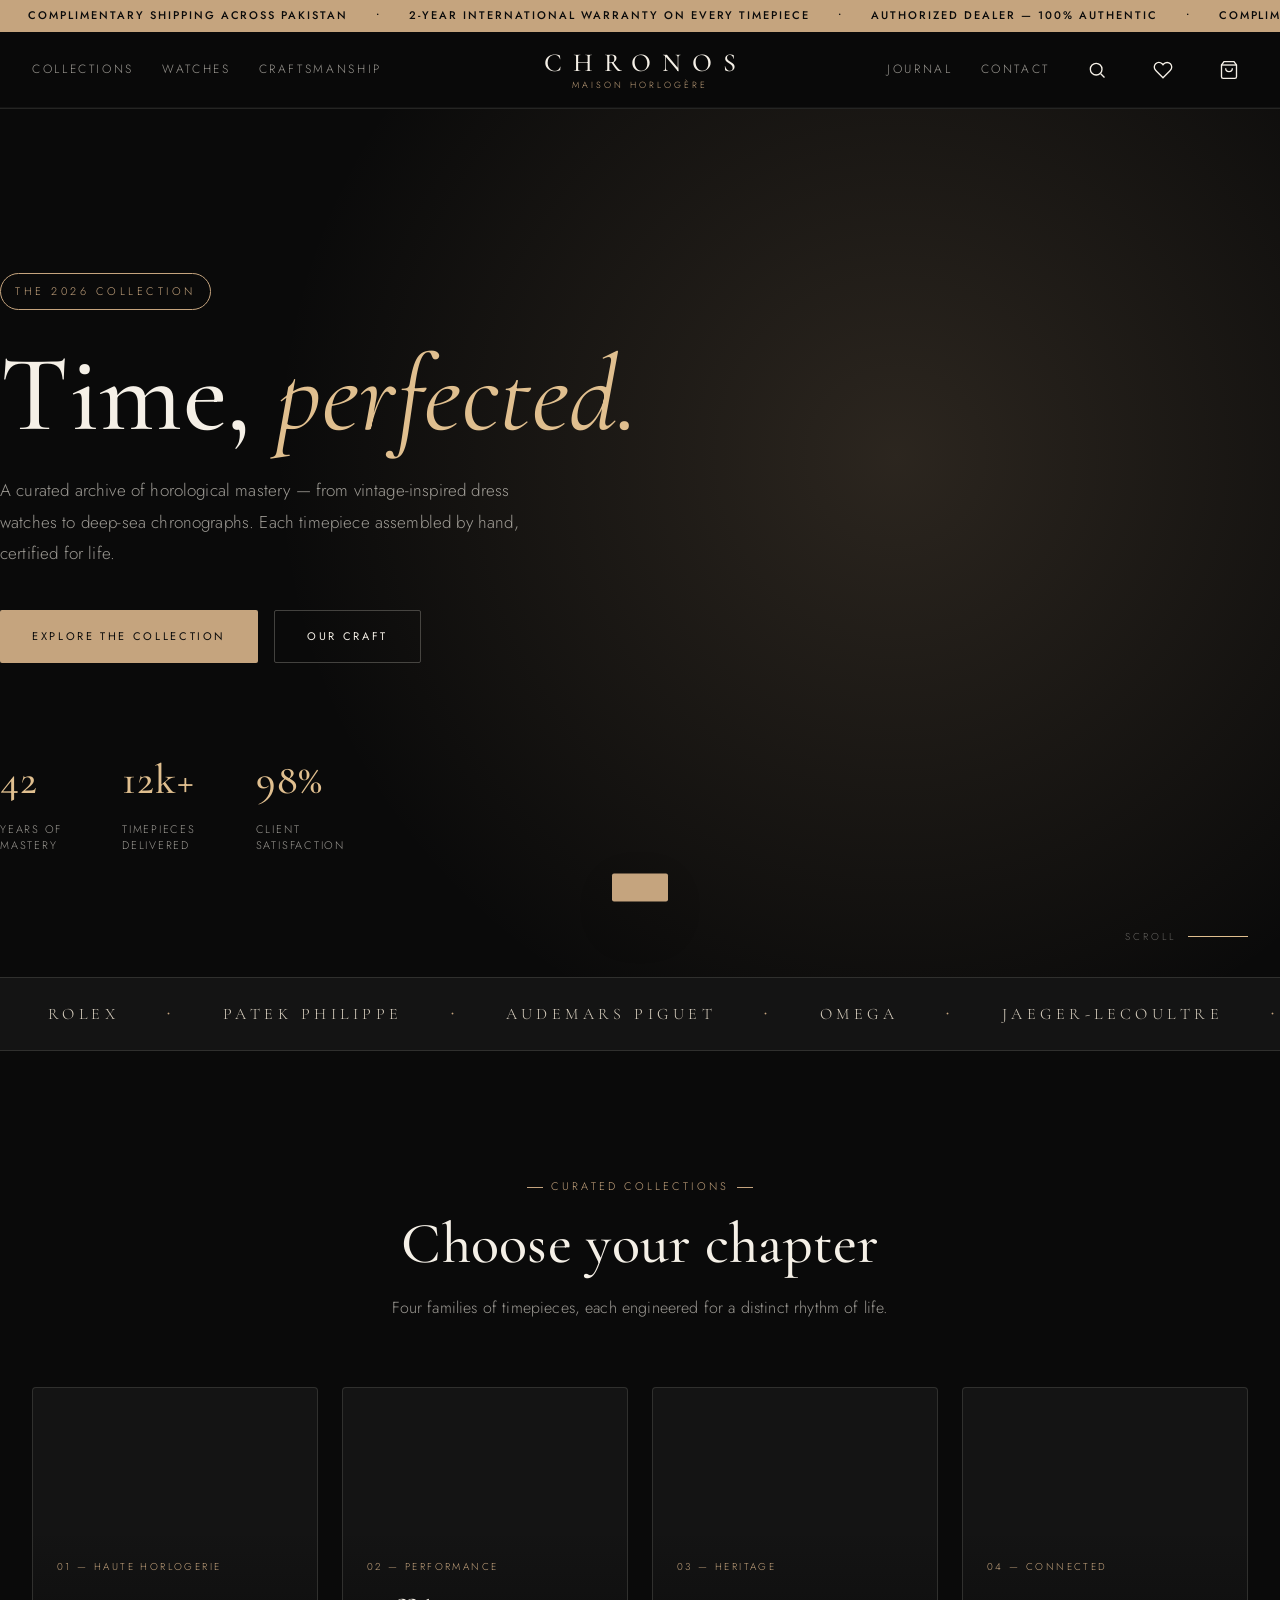
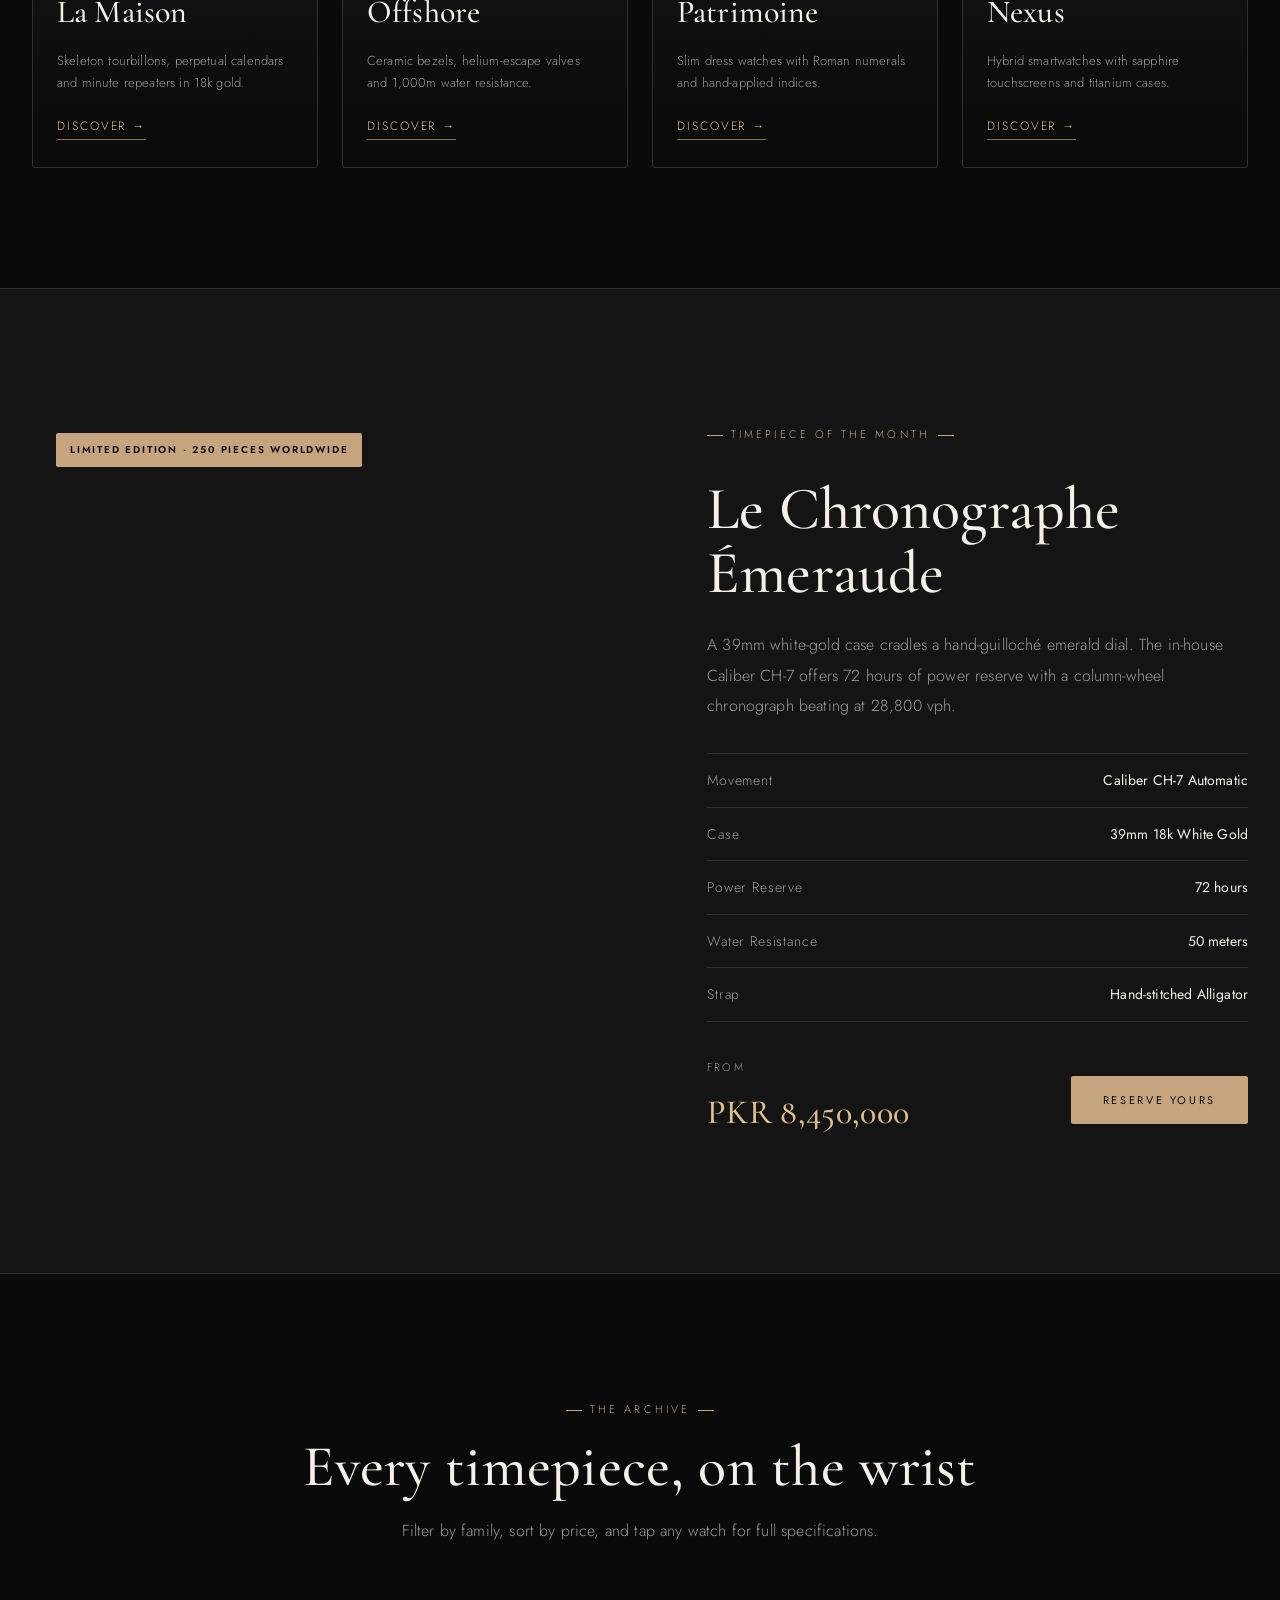
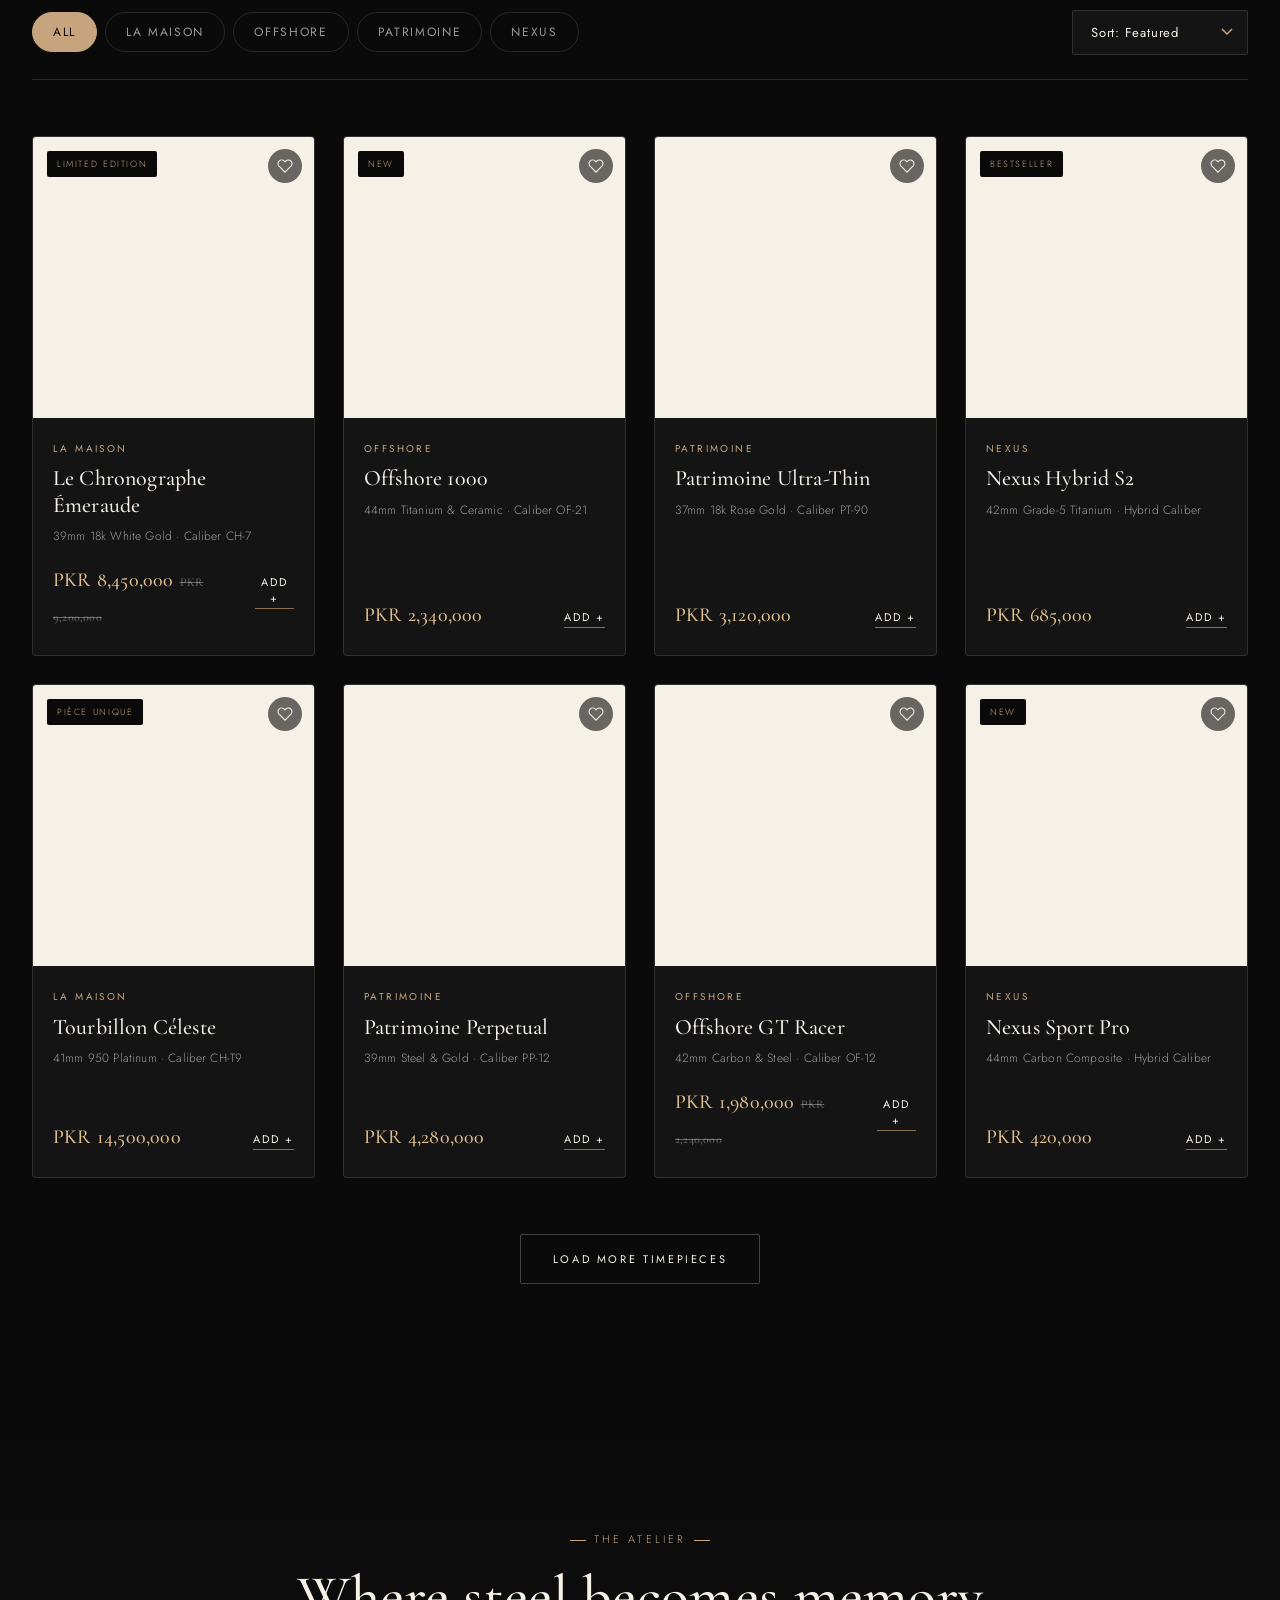
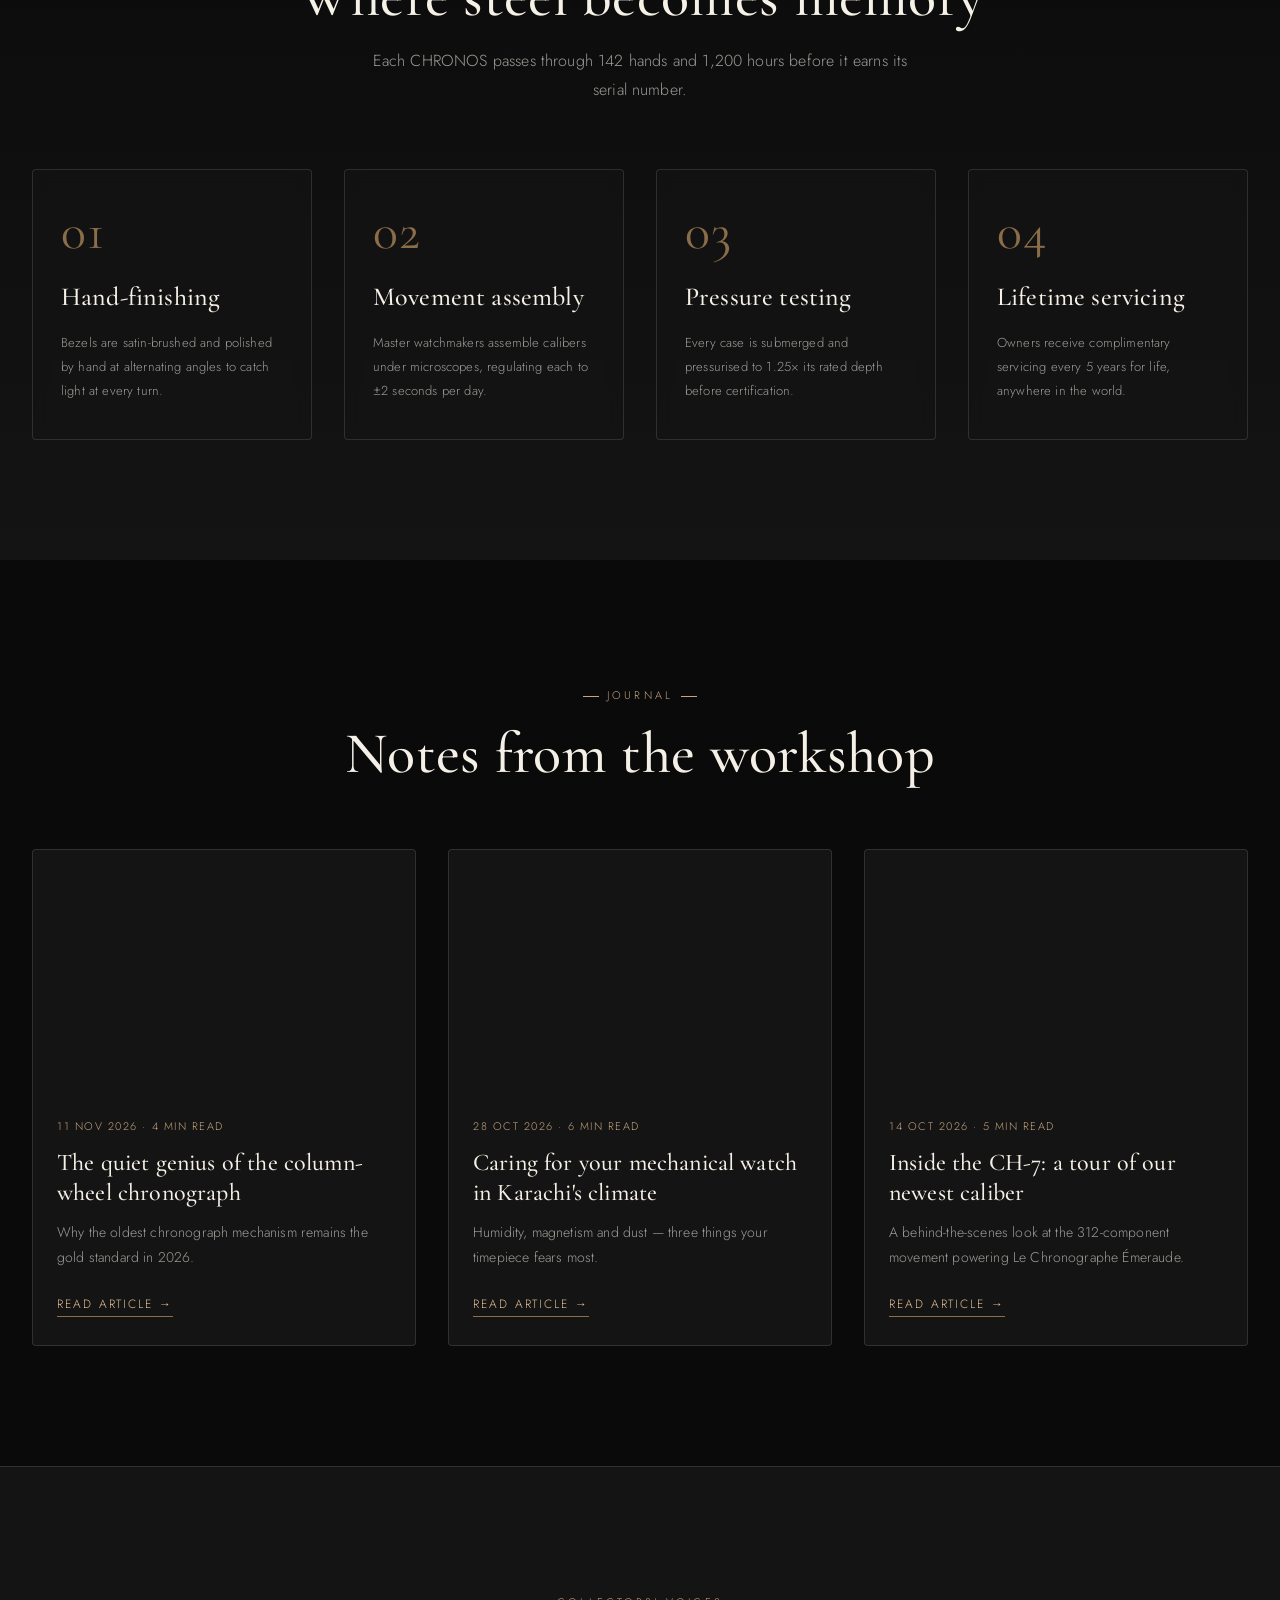
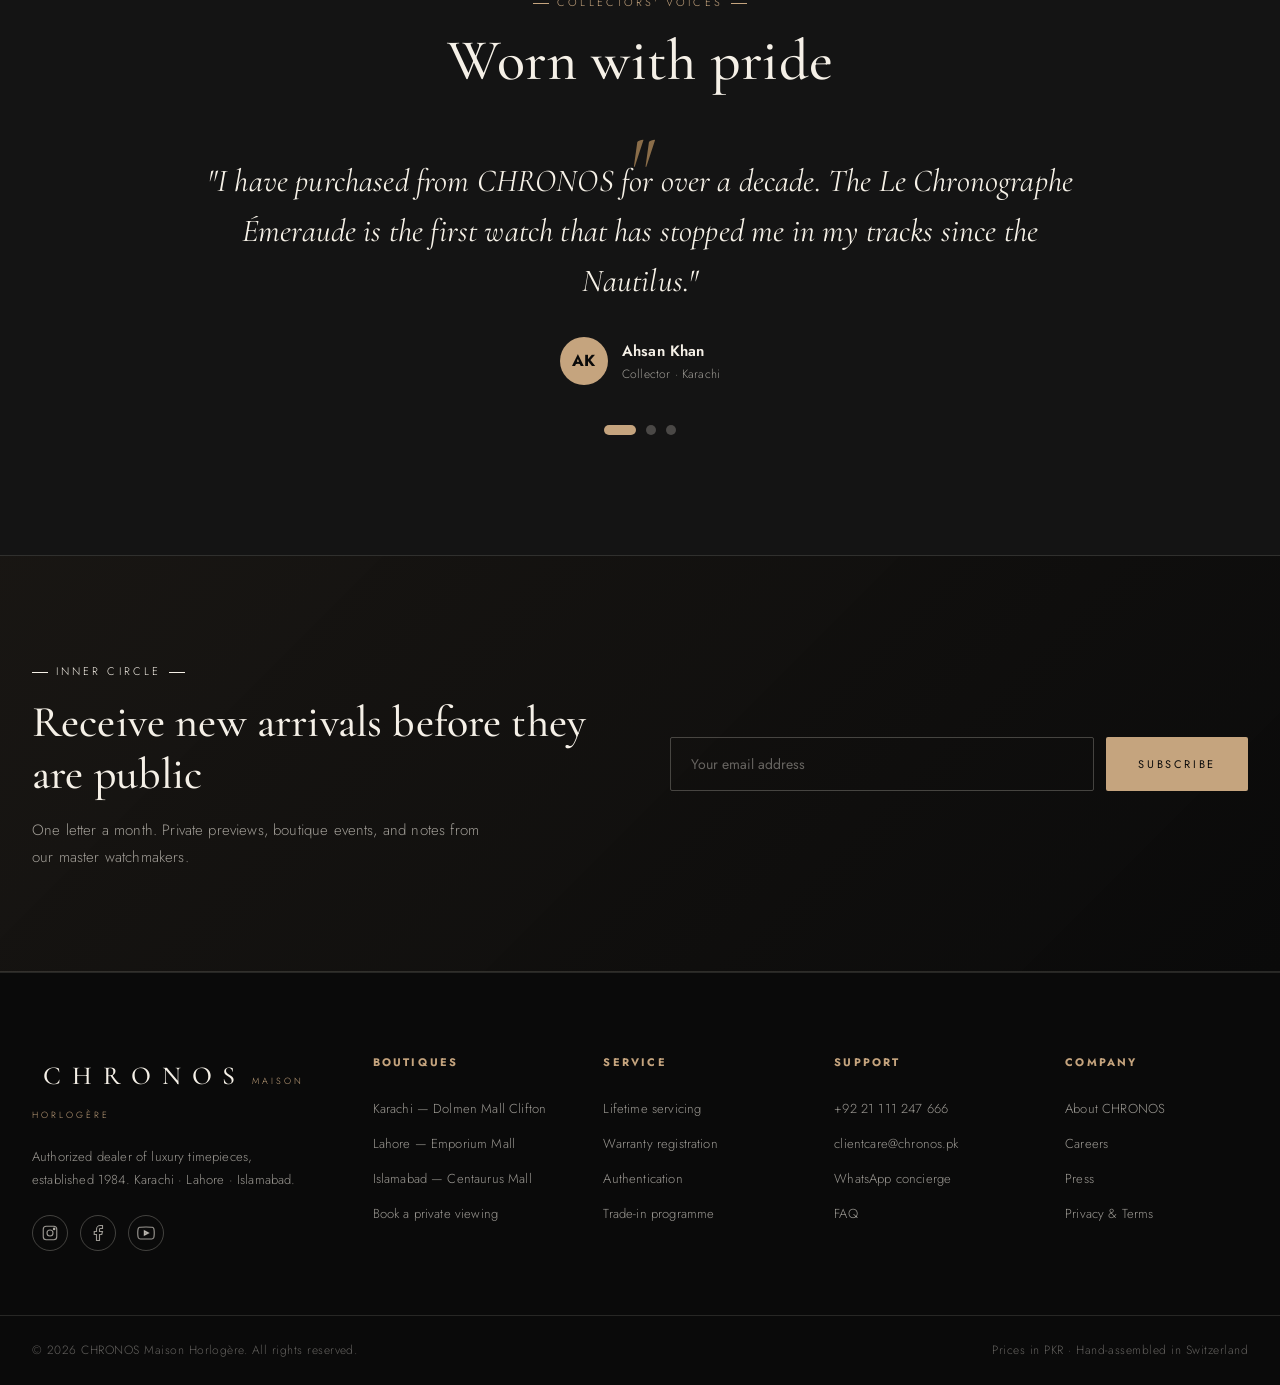
==== index.html @ 5bcd7c0b "Add files via upload" ====
<!DOCTYPE html>
<html lang="en">
<head>
  <meta charset="UTF-8" />
  <meta name="viewport" content="width=device-width, initial-scale=1.0" />
  <title>CHRONOS — Luxury Timepieces</title>
  <meta name="description" content="CHRONOS — Curated luxury and sport timepieces. Premium craftsmanship, timeless design." />
  <link rel="preconnect" href="https://fonts.googleapis.com" />
  <link rel="preconnect" href="https://fonts.gstatic.com" crossorigin />
  <link href="https://fonts.googleapis.com/css2?family=Cormorant+Garamond:ital,wght@0,300;0,400;0,500;0,600;0,700;1,400;1,500&family=Jost:wght@300;400;500;600&display=swap" rel="stylesheet" />
  <link rel="stylesheet" href="styles.css" />
</head>
<body>

  <!-- Announcement bar -->
  <div class="announcement">
    <div class="announcement__track">
      <span>Complimentary shipping across Pakistan</span>
      <span>•</span>
      <span>2-year international warranty on every timepiece</span>
      <span>•</span>
      <span>Authorized dealer — 100% authentic</span>
      <span>•</span>
      <span>Complimentary shipping across Pakistan</span>
      <span>•</span>
      <span>2-year international warranty on every timepiece</span>
      <span>•</span>
      <span>Authorized dealer — 100% authentic</span>
    </div>
  </div>

  <!-- Header -->
  <header class="header" id="header">
    <div class="header__inner">
      <button class="icon-btn header__menu" id="menuToggle" aria-label="Open menu">
        <svg viewBox="0 0 24 24" width="22" height="22" fill="none" stroke="currentColor" stroke-width="1.6"><line x1="3" y1="7" x2="21" y2="7"/><line x1="3" y1="12" x2="21" y2="12"/><line x1="3" y1="17" x2="21" y2="17"/></svg>
      </button>

      <nav class="nav nav--left">
        <a href="#collections" class="nav__link">Collections</a>
        <a href="#watches" class="nav__link">Watches</a>
        <a href="#craft" class="nav__link">Craftsmanship</a>
      </nav>

      <a href="#home" class="logo">
        <span class="logo__text">CHRONOS</span>
        <span class="logo__sub">MAISON HORLOGÈRE</span>
      </a>

      <nav class="nav nav--right">
        <a href="#journal" class="nav__link">Journal</a>
        <a href="#contact" class="nav__link">Contact</a>
        <button class="icon-btn" id="searchToggle" aria-label="Search">
          <svg viewBox="0 0 24 24" width="20" height="20" fill="none" stroke="currentColor" stroke-width="1.6"><circle cx="11" cy="11" r="7"/><line x1="21" y1="21" x2="16.5" y2="16.5"/></svg>
        </button>
        <button class="icon-btn" id="wishlistToggle" aria-label="Wishlist">
          <svg viewBox="0 0 24 24" width="20" height="20" fill="none" stroke="currentColor" stroke-width="1.6"><path d="M20.84 4.61a5.5 5.5 0 0 0-7.78 0L12 5.67l-1.06-1.06a5.5 5.5 0 0 0-7.78 7.78l1.06 1.06L12 21.23l7.78-7.78 1.06-1.06a5.5 5.5 0 0 0 0-7.78z"/></svg>
          <span class="badge-count" id="wishlistCount">0</span>
        </button>
        <button class="icon-btn" id="cartToggle" aria-label="Cart">
          <svg viewBox="0 0 24 24" width="20" height="20" fill="none" stroke="currentColor" stroke-width="1.6"><path d="M6 2L3 6v14a2 2 0 0 0 2 2h14a2 2 0 0 0 2-2V6l-3-4z"/><line x1="3" y1="6" x2="21" y2="6"/><path d="M16 10a4 4 0 0 1-8 0"/></svg>
          <span class="badge-count" id="cartCount">0</span>
        </button>
      </nav>
    </div>

    <!-- Search bar -->
    <div class="search-panel" id="searchPanel">
      <div class="search-panel__inner">
        <input type="text" id="searchInput" placeholder="Search by name, brand, or category…" autocomplete="off" />
        <button class="icon-btn" id="searchClose" aria-label="Close search">
          <svg viewBox="0 0 24 24" width="22" height="22" fill="none" stroke="currentColor" stroke-width="1.6"><line x1="6" y1="6" x2="18" y2="18"/><line x1="18" y1="6" x2="6" y2="18"/></svg>
        </button>
      </div>
      <div class="search-panel__results" id="searchResults"></div>
    </div>
  </header>

  <!-- Mobile drawer -->
  <aside class="drawer drawer--left" id="mobileMenu">
    <div class="drawer__head">
      <span class="drawer__title">Menu</span>
      <button class="icon-btn" id="menuClose" aria-label="Close menu">
        <svg viewBox="0 0 24 24" width="22" height="22" fill="none" stroke="currentColor" stroke-width="1.6"><line x1="6" y1="6" x2="18" y2="18"/><line x1="18" y1="6" x2="6" y2="18"/></svg>
      </button>
    </div>
    <nav class="drawer__nav">
      <a href="#collections" class="drawer__link">Collections</a>
      <a href="#watches" class="drawer__link">Watches</a>
      <a href="#craft" class="drawer__link">Craftsmanship</a>
      <a href="#journal" class="drawer__link">Journal</a>
      <a href="#testimonials" class="drawer__link">Testimonials</a>
      <a href="#contact" class="drawer__link">Contact</a>
    </nav>
    <div class="drawer__foot">
      <p>CHRONOS Boutique</p>
      <p>Karachi · Lahore · Islamabad</p>
      <p>+92 21 111 247 666</p>
    </div>
  </aside>
  <div class="overlay" id="overlay"></div>

  <!-- HERO -->
  <section class="hero" id="home">
    <div class="hero__bg"></div>
    <div class="hero__content">
      <span class="hero__eyebrow">The 2026 Collection</span>
      <h1 class="hero__title">Time, <em>perfected.</em></h1>
      <p class="hero__lead">A curated archive of horological mastery — from vintage-inspired dress watches to deep-sea chronographs. Each timepiece assembled by hand, certified for life.</p>
      <div class="hero__cta">
        <a href="#watches" class="btn btn--primary">Explore the Collection</a>
        <a href="#craft" class="btn btn--ghost">Our Craft</a>
      </div>
      <div class="hero__stats">
        <div class="hero__stat"><span class="num">42</span><span class="lbl">Years of<br/>Mastery</span></div>
        <div class="hero__stat"><span class="num">12k+</span><span class="lbl">Timepieces<br/>Delivered</span></div>
        <div class="hero__stat"><span class="num">98%</span><span class="lbl">Client<br/>Satisfaction</span></div>
      </div>
    </div>
    <div class="hero__scroll">
      <span>Scroll</span>
      <div class="hero__scroll-line"></div>
    </div>
  </section>

  <!-- Marquee brands -->
  <section class="brand-strip">
    <div class="brand-strip__track">
      <span>ROLEX</span><span>•</span>
      <span>PATEK PHILIPPE</span><span>•</span>
      <span>AUDEMARS PIGUET</span><span>•</span>
      <span>OMEGA</span><span>•</span>
      <span>JAEGER-LECOULTRE</span><span>•</span>
      <span>IWC SCHAFFHAUSEN</span><span>•</span>
      <span>ROLEX</span><span>•</span>
      <span>PATEK PHILIPPE</span><span>•</span>
      <span>AUDEMARS PIGUET</span><span>•</span>
      <span>OMEGA</span><span>•</span>
      <span>JAEGER-LECOULTRE</span><span>•</span>
      <span>IWC SCHAFFHAUSEN</span><span>•</span>
    </div>
  </section>

  <!-- COLLECTIONS -->
  <section class="collections" id="collections">
    <div class="container">
      <div class="section-head">
        <span class="eyebrow">Curated Collections</span>
        <h2 class="section-title">Choose your chapter</h2>
        <p class="section-lead">Four families of timepieces, each engineered for a distinct rhythm of life.</p>
      </div>

      <div class="collections__grid">
        <a href="#watches" class="collection-card" data-filter="luxury">
          <div class="collection-card__img" style="background-image:url('https://images.unsplash.com/photo-1559056199-641a0ac8b55e?w=800&q=80');"></div>
          <div class="collection-card__body">
            <span class="collection-card__tag">01 — Haute Horlogerie</span>
            <h3>La Maison</h3>
            <p>Skeleton tourbillons, perpetual calendars and minute repeaters in 18k gold.</p>
            <span class="collection-card__link">Discover →</span>
          </div>
        </a>

        <a href="#watches" class="collection-card" data-filter="sport">
          <div class="collection-card__img" style="background-image:url('https://images.unsplash.com/photo-1547996160-81dfa63595aa?w=800&q=80');"></div>
          <div class="collection-card__body">
            <span class="collection-card__tag">02 — Performance</span>
            <h3>Offshore</h3>
            <p>Ceramic bezels, helium-escape valves and 1,000m water resistance.</p>
            <span class="collection-card__link">Discover →</span>
          </div>
        </a>

        <a href="#watches" class="collection-card" data-filter="classic">
          <div class="collection-card__img" style="background-image:url('https://images.unsplash.com/photo-1612817159949-195b6eb9e31a?w=800&q=80');"></div>
          <div class="collection-card__body">
            <span class="collection-card__tag">03 — Heritage</span>
            <h3>Patrimoine</h3>
            <p>Slim dress watches with Roman numerals and hand-applied indices.</p>
            <span class="collection-card__link">Discover →</span>
          </div>
        </a>

        <a href="#watches" class="collection-card" data-filter="smart">
          <div class="collection-card__img" style="background-image:url('https://images.unsplash.com/photo-1524805444758-089113d48a6d?w=800&q=80');"></div>
          <div class="collection-card__body">
            <span class="collection-card__tag">04 — Connected</span>
            <h3>Nexus</h3>
            <p>Hybrid smartwatches with sapphire touchscreens and titanium cases.</p>
            <span class="collection-card__link">Discover →</span>
          </div>
        </a>
      </div>
    </div>
  </section>

  <!-- FEATURED PRODUCT -->
  <section class="featured">
    <div class="container featured__grid">
      <div class="featured__media">
        <div class="featured__img" style="background-image:url('https://images.unsplash.com/photo-1620625515032-6ed0c1790c75?w=900&q=80');"></div>
        <div class="featured__badge">Limited Edition · 250 pieces worldwide</div>
      </div>
      <div class="featured__body">
        <span class="eyebrow">Timepiece of the Month</span>
        <h2 class="featured__title">Le Chronographe Émeraude</h2>
        <p class="featured__desc">A 39mm white-gold case cradles a hand-guilloché emerald dial. The in-house Caliber CH-7 offers 72 hours of power reserve with a column-wheel chronograph beating at 28,800 vph.</p>
        <ul class="featured__specs">
          <li><span>Movement</span><b>Caliber CH-7 Automatic</b></li>
          <li><span>Case</span><b>39mm 18k White Gold</b></li>
          <li><span>Power Reserve</span><b>72 hours</b></li>
          <li><span>Water Resistance</span><b>50 meters</b></li>
          <li><span>Strap</span><b>Hand-stitched Alligator</b></li>
        </ul>
        <div class="featured__foot">
          <div class="featured__price">
            <span class="featured__price-label">From</span>
            <span class="featured__price-value">PKR 8,450,000</span>
          </div>
          <button class="btn btn--primary" data-featured-add>Reserve Yours</button>
        </div>
      </div>
    </div>
  </section>

  <!-- WATCH GRID -->
  <section class="watches" id="watches">
    <div class="container">
      <div class="section-head">
        <span class="eyebrow">The Archive</span>
        <h2 class="section-title">Every timepiece, on the wrist</h2>
        <p class="section-lead">Filter by family, sort by price, and tap any watch for full specifications.</p>
      </div>

      <div class="filters">
        <div class="filters__group" id="filterGroup">
          <button class="filter-btn is-active" data-filter="all">All</button>
          <button class="filter-btn" data-filter="luxury">La Maison</button>
          <button class="filter-btn" data-filter="sport">Offshore</button>
          <button class="filter-btn" data-filter="classic">Patrimoine</button>
          <button class="filter-btn" data-filter="smart">Nexus</button>
        </div>
        <div class="filters__sort">
          <select id="sortSelect" class="select">
            <option value="featured">Sort: Featured</option>
            <option value="price-asc">Price: Low to High</option>
            <option value="price-desc">Price: High to Low</option>
            <option value="name-asc">Name: A → Z</option>
            <option value="name-desc">Name: Z → A</option>
          </select>
        </div>
      </div>

      <div class="watches__grid" id="watchesGrid"></div>
      <div class="watches__empty" id="watchesEmpty" hidden>
        <p>No timepieces match your selection.</p>
      </div>

      <div class="watches__more">
        <button class="btn btn--ghost" id="loadMore">Load more timepieces</button>
      </div>
    </div>
  </section>

  <!-- CRAFTSMANSHIP -->
  <section class="craft" id="craft">
    <div class="container">
      <div class="section-head section-head--light">
        <span class="eyebrow">The Atelier</span>
        <h2 class="section-title">Where steel becomes memory</h2>
        <p class="section-lead">Each CHRONOS passes through 142 hands and 1,200 hours before it earns its serial number.</p>
      </div>

      <div class="craft__grid">
        <div class="craft__step">
          <span class="craft__num">01</span>
          <h3>Hand-finishing</h3>
          <p>Bezels are satin-brushed and polished by hand at alternating angles to catch light at every turn.</p>
        </div>
        <div class="craft__step">
          <span class="craft__num">02</span>
          <h3>Movement assembly</h3>
          <p>Master watchmakers assemble calibers under microscopes, regulating each to ±2 seconds per day.</p>
        </div>
        <div class="craft__step">
          <span class="craft__num">03</span>
          <h3>Pressure testing</h3>
          <p>Every case is submerged and pressurised to 1.25× its rated depth before certification.</p>
        </div>
        <div class="craft__step">
          <span class="craft__num">04</span>
          <h3>Lifetime servicing</h3>
          <p>Owners receive complimentary servicing every 5 years for life, anywhere in the world.</p>
        </div>
      </div>
    </div>
  </section>

  <!-- JOURNAL -->
  <section class="journal" id="journal">
    <div class="container">
      <div class="section-head">
        <span class="eyebrow">Journal</span>
        <h2 class="section-title">Notes from the workshop</h2>
      </div>

      <div class="journal__grid">
        <article class="journal-card">
          <div class="journal-card__img" style="background-image:url('https://images.unsplash.com/photo-1509048191080-d2984bad6ae5?w=800&q=80');"></div>
          <div class="journal-card__body">
            <span class="journal-card__date">11 Nov 2026 · 4 min read</span>
            <h3>The quiet genius of the column-wheel chronograph</h3>
            <p>Why the oldest chronograph mechanism remains the gold standard in 2026.</p>
            <a href="#" class="journal-card__link">Read article →</a>
          </div>
        </article>
        <article class="journal-card">
          <div class="journal-card__img" style="background-image:url('https://images.unsplash.com/photo-1495856458515-0637185db551?w=800&q=80');"></div>
          <div class="journal-card__body">
            <span class="journal-card__date">28 Oct 2026 · 6 min read</span>
            <h3>Caring for your mechanical watch in Karachi's climate</h3>
            <p>Humidity, magnetism and dust — three things your timepiece fears most.</p>
            <a href="#" class="journal-card__link">Read article →</a>
          </div>
        </article>
        <article class="journal-card">
          <div class="journal-card__img" style="background-image:url('https://images.unsplash.com/photo-1622434641406-a158123450f9?w=800&q=80');"></div>
          <div class="journal-card__body">
            <span class="journal-card__date">14 Oct 2026 · 5 min read</span>
            <h3>Inside the CH-7: a tour of our newest caliber</h3>
            <p>A behind-the-scenes look at the 312-component movement powering Le Chronographe Émeraude.</p>
            <a href="#" class="journal-card__link">Read article →</a>
          </div>
        </article>
      </div>
    </div>
  </section>

  <!-- TESTIMONIALS -->
  <section class="testimonials" id="testimonials">
    <div class="container">
      <div class="section-head">
        <span class="eyebrow">Collectors' Voices</span>
        <h2 class="section-title">Worn with pride</h2>
      </div>

      <div class="testimonials__track" id="testimonialsTrack">
        <div class="testimonial is-active">
          <p class="testimonial__quote">"I have purchased from CHRONOS for over a decade. The Le Chronographe Émeraude is the first watch that has stopped me in my tracks since the Nautilus."</p>
          <div class="testimonial__author">
            <div class="testimonial__avatar">AK</div>
            <div>
              <strong>Ahsan Khan</strong>
              <span>Collector · Karachi</span>
            </div>
          </div>
        </div>
        <div class="testimonial">
          <p class="testimonial__quote">"The servicing programme alone justifies the price. Five years in and my Patrimoine runs ±1 second a day. Impeccable."</p>
          <div class="testimonial__author">
            <div class="testimonial__avatar">SR</div>
            <div>
              <strong>Sana Raza</strong>
              <span>Architect · Lahore</span>
            </div>
          </div>
        </div>
        <div class="testimonial">
          <p class="testimonial__quote">"The Offshore 1000 has accompanied me on three deep dives in the Maldives. Not a drop of water, not a scratch. Bulletproof."</p>
          <div class="testimonial__author">
            <div class="testimonial__avatar">FM</div>
            <div>
              <strong>Faisal Malik</strong>
              <span>Dive instructor · Islamabad</span>
            </div>
          </div>
        </div>
      </div>

      <div class="testimonials__dots" id="testimonialDots">
        <button class="dot is-active" data-index="0" aria-label="Testimonial 1"></button>
        <button class="dot" data-index="1" aria-label="Testimonial 2"></button>
        <button class="dot" data-index="2" aria-label="Testimonial 3"></button>
      </div>
    </div>
  </section>

  <!-- NEWSLETTER -->
  <section class="newsletter">
    <div class="container newsletter__inner">
      <div class="newsletter__text">
        <span class="eyebrow eyebrow--light">Inner Circle</span>
        <h2>Receive new arrivals before they are public</h2>
        <p>One letter a month. Private previews, boutique events, and notes from our master watchmakers.</p>
      </div>
      <form class="newsletter__form" id="newsletterForm" novalidate>
        <input type="email" id="newsletterEmail" placeholder="Your email address" required />
        <button type="submit" class="btn btn--primary">Subscribe</button>
        <span class="newsletter__msg" id="newsletterMsg"></span>
      </form>
    </div>
  </section>

  <!-- FOOTER -->
  <footer class="footer" id="contact">
    <div class="container footer__grid">
      <div class="footer__brand">
        <span class="logo__text">CHRONOS</span>
        <span class="logo__sub">MAISON HORLOGÈRE</span>
        <p>Authorized dealer of luxury timepieces, established 1984. Karachi · Lahore · Islamabad.</p>
        <div class="footer__social">
          <a href="#" aria-label="Instagram"><svg viewBox="0 0 24 24" width="18" height="18" fill="none" stroke="currentColor" stroke-width="1.5"><rect x="3" y="3" width="18" height="18" rx="4"/><circle cx="12" cy="12" r="4"/><circle cx="17.5" cy="6.5" r="1" fill="currentColor"/></svg></a>
          <a href="#" aria-label="Facebook"><svg viewBox="0 0 24 24" width="18" height="18" fill="none" stroke="currentColor" stroke-width="1.5"><path d="M18 2h-3a5 5 0 0 0-5 5v3H7v4h3v8h4v-8h3l1-4h-4V7a1 1 0 0 1 1-1h3z"/></svg></a>
          <a href="#" aria-label="YouTube"><svg viewBox="0 0 24 24" width="18" height="18" fill="none" stroke="currentColor" stroke-width="1.5"><path d="M22.54 6.42a2.78 2.78 0 0 0-1.95-2C18.88 4 12 4 12 4s-6.88 0-8.59.42a2.78 2.78 0 0 0-1.95 2A29 29 0 0 0 1 12a29 29 0 0 0 .46 5.58 2.78 2.78 0 0 0 1.95 2C5.12 20 12 20 12 20s6.88 0 8.59-.42a2.78 2.78 0 0 0 1.95-2A29 29 0 0 0 23 12a29 29 0 0 0-.46-5.58z"/><polygon points="9.75 15.02 15.5 12 9.75 8.98 9.75 15.02" fill="currentColor"/></svg></a>
        </div>
      </div>

      <div class="footer__col">
        <h4>Boutiques</h4>
        <a href="#">Karachi — Dolmen Mall Clifton</a>
        <a href="#">Lahore — Emporium Mall</a>
        <a href="#">Islamabad — Centaurus Mall</a>
        <a href="#">Book a private viewing</a>
      </div>

      <div class="footer__col">
        <h4>Service</h4>
        <a href="#">Lifetime servicing</a>
        <a href="#">Warranty registration</a>
        <a href="#">Authentication</a>
        <a href="#">Trade-in programme</a>
      </div>

      <div class="footer__col">
        <h4>Support</h4>
        <a href="#">+92 21 111 247 666</a>
        <a href="#">clientcare@chronos.pk</a>
        <a href="#">WhatsApp concierge</a>
        <a href="#">FAQ</a>
      </div>

      <div class="footer__col">
        <h4>Company</h4>
        <a href="#">About CHRONOS</a>
        <a href="#">Careers</a>
        <a href="#">Press</a>
        <a href="#">Privacy & Terms</a>
      </div>
    </div>

    <div class="footer__bar">
      <div class="container footer__bar-inner">
        <span>© 2026 CHRONOS Maison Horlogère. All rights reserved.</span>
        <span>Prices in PKR · Hand-assembled in Switzerland</span>
      </div>
    </div>
  </footer>

  <!-- CART DRAWER -->
  <aside class="drawer drawer--right" id="cartDrawer">
    <div class="drawer__head">
      <span class="drawer__title">Your Selection (<span id="cartDrawerCount">0</span>)</span>
      <button class="icon-btn" id="cartClose" aria-label="Close cart">
        <svg viewBox="0 0 24 24" width="22" height="22" fill="none" stroke="currentColor" stroke-width="1.6"><line x1="6" y1="6" x2="18" y2="18"/><line x1="18" y1="6" x2="6" y2="18"/></svg>
      </button>
    </div>
    <div class="cart__items" id="cartItems">
      <div class="cart__empty" id="cartEmpty">
        <svg viewBox="0 0 24 24" width="48" height="48" fill="none" stroke="currentColor" stroke-width="1"><path d="M6 2L3 6v14a2 2 0 0 0 2 2h14a2 2 0 0 0 2-2V6l-3-4z"/><line x1="3" y1="6" x2="21" y2="6"/></svg>
        <p>Your selection is empty.</p>
        <span>Add a timepiece to begin your collection.</span>
      </div>
    </div>
    <div class="cart__foot" id="cartFoot" hidden>
      <div class="cart__row">
        <span>Subtotal</span>
        <span id="cartSubtotal">PKR 0</span>
      </div>
      <div class="cart__row">
        <span>Shipping</span>
        <span>Complimentary</span>
      </div>
      <div class="cart__row cart__row--total">
        <span>Total</span>
        <span id="cartTotal">PKR 0</span>
      </div>
      <button class="btn btn--primary btn--block" id="checkoutBtn">Proceed to Checkout</button>
      <button class="btn btn--ghost btn--block" id="clearCart">Empty selection</button>
    </div>
  </aside>

  <!-- WISHLIST DRAWER -->
  <aside class="drawer drawer--right" id="wishlistDrawer">
    <div class="drawer__head">
      <span class="drawer__title">Wishlist (<span id="wishlistDrawerCount">0</span>)</span>
      <button class="icon-btn" id="wishlistClose" aria-label="Close wishlist">
        <svg viewBox="0 0 24 24" width="22" height="22" fill="none" stroke="currentColor" stroke-width="1.6"><line x1="6" y1="6" x2="18" y2="18"/><line x1="18" y1="6" x2="6" y2="18"/></svg>
      </button>
    </div>
    <div class="cart__items" id="wishlistItems">
      <div class="cart__empty">
        <svg viewBox="0 0 24 24" width="48" height="48" fill="none" stroke="currentColor" stroke-width="1"><path d="M20.84 4.61a5.5 5.5 0 0 0-7.78 0L12 5.67l-1.06-1.06a5.5 5.5 0 0 0-7.78 7.78l1.06 1.06L12 21.23l7.78-7.78 1.06-1.06a5.5 5.5 0 0 0 0-7.78z"/></svg>
        <p>No saved timepieces yet.</p>
        <span>Tap the heart on any watch to save it here.</span>
      </div>
    </div>
  </aside>

  <!-- PRODUCT MODAL -->
  <div class="modal" id="productModal" aria-hidden="true">
    <div class="modal__backdrop" data-modal-close></div>
    <div class="modal__panel" id="productModalPanel"></div>
  </div>

  <!-- TOAST -->
  <div class="toast" id="toast"></div>

  <script src="script.js"></script>
</body>
</html>
---- styles.css ----
/* =========================================================
   CHRONOS — Luxury Timepieces
   Premium dark/gold aesthetic · fully responsive
   ========================================================= */

:root {
  --black:        #0a0a0a;
  --charcoal:     #141414;
  --graphite:     #1f1f1f;
  --steel:        #2a2a2a;
  --cream:        #f6f1e7;
  --cream-dim:    #d8cfbf;
  --gold:         #c5a47e;
  --gold-bright:  #e0bf8f;
  --gold-deep:    #8a6d49;
  --line:         rgba(245, 240, 231, 0.12);
  --line-strong:  rgba(245, 240, 231, 0.24);
  --text:         #f5f0e7;
  --text-dim:     rgba(245, 240, 231, 0.62);
  --text-faint:   rgba(245, 240, 231, 0.38);
  --serif:        'Cormorant Garamond', 'Playfair Display', serif;
  --cormorant:    'Cormorant Garamond', serif;
  --sans:         'Jost', -apple-system, BlinkMacSystemFont, sans-serif;
  --ease:         cubic-bezier(0.22, 0.61, 0.36, 1);
  --ease-soft:    cubic-bezier(0.4, 0, 0.2, 1);
  --container:    1320px;
}

* { box-sizing: border-box; margin: 0; padding: 0; }

html { scroll-behavior: smooth; }

body {
  font-family: var(--sans);
  background: var(--black);
  color: var(--text);
  line-height: 1.75;
  font-weight: 300;
  letter-spacing: 0.01em;
  -webkit-font-smoothing: antialiased;
  -moz-osx-font-smoothing: grayscale;
  overflow-x: hidden;
}

img { max-width: 100%; display: block; }
a { color: inherit; text-decoration: none; }
button { font-family: inherit; cursor: pointer; border: none; background: none; color: inherit; }
input, select { font-family: inherit; color: inherit; }

.container {
  max-width: var(--container);
  margin: 0 auto;
  padding: 0 32px;
}

/* ---------- Announcement bar ---------- */
.announcement {
  background: var(--gold);
  color: var(--black);
  font-size: 11px;
  letter-spacing: 0.18em;
  text-transform: uppercase;
  font-weight: 500;
  overflow: hidden;
  height: 32px;
  display: flex;
  align-items: center;
}
.announcement__track {
  display: flex;
  gap: 28px;
  white-space: nowrap;
  animation: marquee 36s linear infinite;
  padding-left: 28px;
}
@keyframes marquee {
  to { transform: translateX(-50%); }
}

/* ---------- Header ---------- */
.header {
  position: sticky;
  top: 0;
  z-index: 80;
  background: rgba(10, 10, 10, 0.78);
  backdrop-filter: blur(20px);
  -webkit-backdrop-filter: blur(20px);
  border-bottom: 1px solid var(--line);
  transition: background 0.3s var(--ease-soft);
}
.header__inner {
  max-width: var(--container);
  margin: 0 auto;
  padding: 18px 32px;
  display: grid;
  grid-template-columns: 1fr auto 1fr;
  align-items: center;
  gap: 24px;
}
.nav { display: flex; align-items: center; gap: 28px; }
.nav--right { justify-content: flex-end; }
.nav__link {
  font-size: 12px;
  letter-spacing: 0.22em;
  text-transform: uppercase;
  font-weight: 300;
  color: var(--text-dim);
  position: relative;
  padding: 6px 0;
  transition: color 0.25s var(--ease-soft);
}
.nav__link::after {
  content: '';
  position: absolute;
  left: 0; bottom: 0;
  width: 0; height: 1px;
  background: var(--gold);
  transition: width 0.3s var(--ease);
}
.nav__link:hover { color: var(--text); }
.nav__link:hover::after { width: 100%; }

.logo {
  display: flex;
  flex-direction: column;
  align-items: center;
  line-height: 1;
}
.logo__text {
  font-family: var(--cormorant);
  font-size: 26px;
  font-weight: 500;
  letter-spacing: 0.42em;
  color: var(--text);
  padding-left: 0.42em;
}
.logo__sub {
  font-size: 9px;
  letter-spacing: 0.34em;
  color: var(--gold);
  margin-top: 4px;
}

.icon-btn {
  position: relative;
  display: inline-flex;
  align-items: center;
  justify-content: center;
  width: 38px; height: 38px;
  border-radius: 50%;
  color: var(--text);
  transition: background 0.25s, color 0.25s;
}
.icon-btn:hover { background: rgba(255,255,255,0.06); color: var(--gold-bright); }
.header__menu { display: none; }

.badge-count {
  position: absolute;
  top: 2px; right: 2px;
  background: var(--gold);
  color: var(--black);
  font-size: 10px;
  font-weight: 700;
  min-width: 16px;
  height: 16px;
  border-radius: 8px;
  display: flex;
  align-items: center;
  justify-content: center;
  padding: 0 4px;
  transform: scale(0);
  transition: transform 0.25s var(--ease);
}
.badge-count.is-visible { transform: scale(1); }

/* Search panel */
.search-panel {
  max-height: 0;
  overflow: hidden;
  border-top: 1px solid transparent;
  background: var(--charcoal);
  transition: max-height 0.4s var(--ease);
}
.search-panel.is-open {
  max-height: 80vh;
  border-top-color: var(--line);
}
.search-panel__inner {
  display: flex;
  align-items: center;
  gap: 16px;
  padding: 24px 32px;
  max-width: var(--container);
  margin: 0 auto;
  border-bottom: 1px solid var(--line);
}
.search-panel input {
  flex: 1;
  background: transparent;
  border: none;
  outline: none;
  font-size: 24px;
  font-family: var(--cormorant);
  font-weight: 400;
  color: var(--text);
}
.search-panel input::placeholder { color: var(--text-faint); font-style: italic; }
.search-panel__results {
  max-width: var(--container);
  margin: 0 auto;
  padding: 0 32px;
  max-height: 50vh;
  overflow-y: auto;
}
.search-result {
  display: flex;
  align-items: center;
  gap: 18px;
  padding: 14px 0;
  border-bottom: 1px solid var(--line);
  cursor: pointer;
  transition: padding-left 0.25s var(--ease-soft);
}
.search-result:hover { padding-left: 8px; }
.search-result__thumb {
  width: 54px; height: 54px;
  background-size: cover;
  background-position: center;
  border-radius: 4px;
  border: 1px solid var(--line);
}
.search-result__name { font-weight: 500; font-size: 14px; }
.search-result__meta { font-size: 12px; color: var(--text-dim); }
.search-result__price { margin-left: auto; color: var(--gold); font-weight: 600; font-size: 14px; }

/* ---------- Drawers & overlay ---------- */
.drawer {
  position: fixed;
  top: 0; bottom: 0;
  width: 380px;
  background: var(--charcoal);
  z-index: 100;
  display: flex;
  flex-direction: column;
  transform: translateX(100%);
  transition: transform 0.45s var(--ease);
  border-left: 1px solid var(--line);
}
.drawer--left { left: 0; right: auto; transform: translateX(-100%); border-left: none; border-right: 1px solid var(--line); }
.drawer--right { right: 0; }
.drawer.is-open { transform: translateX(0); }
.drawer__head {
  display: flex;
  align-items: center;
  justify-content: space-between;
  padding: 24px 24px;
  border-bottom: 1px solid var(--line);
}
.drawer__title {
  font-family: var(--cormorant);
  font-size: 22px;
  letter-spacing: 0.02em;
  font-weight: 500;
}
.drawer__nav { display: flex; flex-direction: column; padding: 12px 0; }
.drawer__link {
  padding: 16px 24px;
  font-size: 14px;
  letter-spacing: 0.16em;
  text-transform: uppercase;
  border-bottom: 1px solid var(--line);
  transition: background 0.2s, color 0.2s;
}
.drawer__link:hover { background: var(--graphite); color: var(--gold-bright); }
.drawer__foot {
  margin-top: auto;
  padding: 24px;
  font-size: 12px;
  color: var(--text-dim);
  line-height: 2;
  border-top: 1px solid var(--line);
}

.overlay {
  position: fixed;
  inset: 0;
  background: rgba(0,0,0,0.6);
  opacity: 0;
  visibility: hidden;
  z-index: 90;
  transition: opacity 0.4s var(--ease-soft), visibility 0.4s;
}
.overlay.is-visible { opacity: 1; visibility: visible; }

/* ---------- Hero ---------- */
.hero {
  position: relative;
  min-height: calc(100vh - 32px);
  display: flex;
  align-items: center;
  overflow: hidden;
  padding: 120px 0 80px;
}
.hero__bg {
  position: absolute;
  inset: 0;
  background:
    linear-gradient(135deg, rgba(10,10,10,0.92) 0%, rgba(10,10,10,0.55) 45%, rgba(10,10,10,0.85) 100%),
    url('https://images.unsplash.com/photo-1542496658-e33a6d0d50f6?w=1600&q=80') center/cover;
  z-index: -1;
}
.hero__bg::after {
  content: '';
  position: absolute;
  inset: 0;
  background: radial-gradient(circle at 70% 40%, rgba(197,164,126,0.18), transparent 60%);
}
.hero__content { max-width: 720px; }
.hero__eyebrow {
  display: inline-block;
  font-size: 11px;
  letter-spacing: 0.32em;
  text-transform: uppercase;
  color: var(--gold);
  padding: 8px 14px;
  border: 1px solid var(--gold);
  border-radius: 100px;
  margin-bottom: 28px;
}
.hero__title {
  font-family: var(--cormorant);
  font-size: clamp(52px, 9vw, 108px);
  font-weight: 500;
  line-height: 1.05;
  letter-spacing: 0.005em;
  margin-bottom: 24px;
}
.hero__title em {
  font-style: italic;
  font-weight: 400;
  color: var(--gold-bright);
  position: relative;
}
.hero__lead {
  font-size: 17px;
  color: var(--text-dim);
  max-width: 540px;
  margin-bottom: 40px;
  line-height: 1.85;
  font-weight: 300;
}
.hero__cta { display: flex; gap: 16px; margin-bottom: 80px; flex-wrap: wrap; }
.hero__stats { display: flex; gap: 60px; }
.hero__stat { display: flex; flex-direction: column; }
.hero__stat .num {
  font-family: var(--cormorant);
  font-size: 42px;
  color: var(--gold-bright);
  font-weight: 500;
  letter-spacing: 0.02em;
}
.hero__stat .lbl {
  font-size: 11px;
  letter-spacing: 0.16em;
  text-transform: uppercase;
  color: var(--text-dim);
  margin-top: 6px;
  line-height: 1.4;
}
.hero__scroll {
  position: absolute;
  bottom: 32px;
  right: 32px;
  display: flex;
  align-items: center;
  gap: 12px;
  color: var(--text-faint);
  font-size: 10px;
  letter-spacing: 0.3em;
  text-transform: uppercase;
}
.hero__scroll-line {
  width: 60px; height: 1px;
  background: linear-gradient(90deg, var(--gold), transparent);
  position: relative;
  overflow: hidden;
}
.hero__scroll-line::after {
  content: '';
  position: absolute;
  inset: 0;
  background: var(--gold-bright);
  animation: scroll-line 2.4s var(--ease) infinite;
}
@keyframes scroll-line {
  0% { transform: translateX(-100%); }
  100% { transform: translateX(100%); }
}

/* ---------- Buttons ---------- */
.btn {
  display: inline-flex;
  align-items: center;
  justify-content: center;
  gap: 10px;
  padding: 16px 32px;
  font-size: 11px;
  letter-spacing: 0.24em;
  text-transform: uppercase;
  font-weight: 400;
  border-radius: 2px;
  transition: all 0.3s var(--ease-soft);
  cursor: pointer;
  white-space: nowrap;
}
.btn--primary {
  background: var(--gold);
  color: var(--black);
}
.btn--primary:hover {
  background: var(--gold-bright);
  transform: translateY(-2px);
  box-shadow: 0 12px 30px -8px rgba(197,164,126,0.5);
}
.btn--ghost {
  background: transparent;
  color: var(--text);
  border: 1px solid var(--line-strong);
}
.btn--ghost:hover {
  border-color: var(--gold);
  color: var(--gold-bright);
}
.btn--block { width: 100%; }
.btn--sm { padding: 10px 18px; font-size: 11px; }

/* ---------- Brand strip ---------- */
.brand-strip {
  background: var(--charcoal);
  border-top: 1px solid var(--line);
  border-bottom: 1px solid var(--line);
  overflow: hidden;
  padding: 22px 0;
}
.brand-strip__track {
  display: flex;
  gap: 48px;
  white-space: nowrap;
  align-items: center;
  animation: marquee 40s linear infinite;
  font-family: var(--serif);
  font-size: 16px;
  letter-spacing: 0.28em;
  color: var(--text-dim);
  width: max-content;
  padding-left: 48px;
}
.brand-strip__track span:nth-child(odd) { color: var(--cream-dim); }
.brand-strip__track span:nth-child(even) { color: var(--gold); font-size: 10px; }

/* ---------- Section heads ---------- */
.section-head {
  text-align: center;
  max-width: 720px;
  margin: 0 auto 64px;
}
.eyebrow {
  display: inline-block;
  font-size: 11px;
  letter-spacing: 0.28em;
  text-transform: uppercase;
  color: var(--gold);
  margin-bottom: 16px;
  position: relative;
  padding: 0 24px;
}
.eyebrow::before, .eyebrow::after {
  content: '';
  position: absolute;
  top: 50%;
  width: 16px; height: 1px;
  background: var(--gold);
}
.eyebrow::before { left: 0; }
.eyebrow::after { right: 0; }
.eyebrow--light { color: var(--text); }
.eyebrow--light::before, .eyebrow--light::after { background: var(--text); }
.section-title {
  font-family: var(--cormorant);
  font-size: clamp(36px, 5.5vw, 58px);
  font-weight: 500;
  letter-spacing: 0.005em;
  line-height: 1.1;
  margin-bottom: 18px;
}
.section-lead {
  color: var(--text-dim);
  font-size: 16px;
  max-width: 540px;
  margin: 0 auto;
  line-height: 1.8;
  font-weight: 300;
}
.section-head--light .section-title { color: var(--cream); }

/* ---------- Collections ---------- */
.collections { padding: 120px 0; }
.collections__grid {
  display: grid;
  grid-template-columns: repeat(4, 1fr);
  gap: 24px;
}
.collection-card {
  position: relative;
  overflow: hidden;
  background: var(--charcoal);
  border: 1px solid var(--line);
  border-radius: 4px;
  aspect-ratio: 3/4;
  display: flex;
  align-items: flex-end;
  cursor: pointer;
  transition: transform 0.4s var(--ease), border-color 0.4s;
}
.collection-card__img {
  position: absolute;
  inset: 0;
  background-size: cover;
  background-position: center;
  transition: transform 0.8s var(--ease), opacity 0.4s;
  opacity: 0.85;
}
.collection-card:hover { border-color: var(--gold); transform: translateY(-4px); }
.collection-card:hover .collection-card__img { transform: scale(1.08); opacity: 1; }
.collection-card__body {
  position: relative;
  z-index: 1;
  padding: 28px 24px;
  background: linear-gradient(to top, rgba(10,10,10,0.95) 20%, transparent);
  width: 100%;
}
.collection-card__tag {
  font-size: 10px;
  letter-spacing: 0.24em;
  text-transform: uppercase;
  color: var(--gold);
  display: block;
  margin-bottom: 8px;
}
.collection-card__body h3 {
  font-family: var(--cormorant);
  font-size: 32px;
  font-weight: 500;
  margin-bottom: 10px;
}
.collection-card__body p {
  font-size: 13px;
  color: var(--text-dim);
  margin-bottom: 16px;
  line-height: 1.75;
  font-weight: 300;
}
.collection-card__link {
  font-size: 12px;
  letter-spacing: 0.16em;
  text-transform: uppercase;
  color: var(--gold-bright);
  border-bottom: 1px solid var(--gold-deep);
  padding-bottom: 4px;
  transition: color 0.25s, border-color 0.25s;
}
.collection-card:hover .collection-card__link { color: var(--text); border-color: var(--gold); }

/* ---------- Featured ---------- */
.featured {
  background: var(--charcoal);
  padding: 120px 0;
  border-top: 1px solid var(--line);
  border-bottom: 1px solid var(--line);
}
.featured__grid {
  display: grid;
  grid-template-columns: 1.1fr 1fr;
  gap: 80px;
  align-items: center;
}
.featured__media { position: relative; }
.featured__img {
  width: 100%;
  aspect-ratio: 4/5;
  background-size: cover;
  background-position: center;
  border-radius: 4px;
}
.featured__badge {
  position: absolute;
  top: 24px; left: 24px;
  background: var(--gold);
  color: var(--black);
  padding: 8px 14px;
  font-size: 10px;
  letter-spacing: 0.18em;
  text-transform: uppercase;
  font-weight: 600;
  border-radius: 2px;
}
.featured__title {
  font-family: var(--cormorant);
  font-size: clamp(38px, 5.5vw, 60px);
  font-weight: 500;
  margin: 16px 0 24px;
  line-height: 1.08;
}
.featured__desc {
  color: var(--text-dim);
  font-size: 16px;
  line-height: 1.9;
  margin-bottom: 32px;
  font-weight: 300;
}
.featured__specs {
  list-style: none;
  border-top: 1px solid var(--line);
  margin-bottom: 36px;
}
.featured__specs li {
  display: flex;
  justify-content: space-between;
  padding: 14px 0;
  border-bottom: 1px solid var(--line);
  font-size: 14px;
  font-weight: 300;
}
.featured__specs span { color: var(--text-dim); letter-spacing: 0.06em; }
.featured__specs b { font-weight: 400; color: var(--text); }
.featured__foot {
  display: flex;
  align-items: center;
  justify-content: space-between;
  gap: 24px;
}
.featured__price-label {
  display: block;
  font-size: 11px;
  letter-spacing: 0.2em;
  text-transform: uppercase;
  color: var(--text-dim);
  margin-bottom: 6px;
}
.featured__price-value {
  font-family: var(--cormorant);
  font-size: 34px;
  color: var(--gold-bright);
  font-weight: 500;
  letter-spacing: 0.01em;
}

/* ---------- Watches grid ---------- */
.watches { padding: 120px 0; }
.filters {
  display: flex;
  justify-content: space-between;
  align-items: center;
  flex-wrap: wrap;
  gap: 20px;
  margin-bottom: 56px;
  padding-bottom: 24px;
  border-bottom: 1px solid var(--line);
}
.filters__group { display: flex; gap: 8px; flex-wrap: wrap; }
.filter-btn {
  padding: 10px 20px;
  font-size: 12px;
  letter-spacing: 0.14em;
  text-transform: uppercase;
  color: var(--text-dim);
  border: 1px solid var(--line);
  border-radius: 100px;
  transition: all 0.25s var(--ease-soft);
}
.filter-btn:hover { color: var(--text); border-color: var(--line-strong); }
.filter-btn.is-active {
  background: var(--gold);
  color: var(--black);
  border-color: var(--gold);
}
.select {
  background: var(--charcoal);
  border: 1px solid var(--line);
  color: var(--text);
  padding: 12px 18px;
  font-size: 13px;
  letter-spacing: 0.06em;
  border-radius: 2px;
  cursor: pointer;
  outline: none;
  appearance: none;
  background-image: url("data:image/svg+xml,%3Csvg xmlns='http://www.w3.org/2000/svg' width='12' height='8' viewBox='0 0 12 8' fill='none' stroke='%23c5a47e' stroke-width='1.5'%3E%3Cpath d='M1 1l5 5 5-5'/%3E%3C/svg%3E");
  background-repeat: no-repeat;
  background-position: right 14px center;
  padding-right: 40px;
}
.select:hover { border-color: var(--gold); }

.watches__grid {
  display: grid;
  grid-template-columns: repeat(4, 1fr);
  gap: 28px;
}
.watch-card {
  background: var(--charcoal);
  border: 1px solid var(--line);
  border-radius: 4px;
  overflow: hidden;
  cursor: pointer;
  position: relative;
  transition: transform 0.4s var(--ease), border-color 0.4s, box-shadow 0.4s;
  display: flex;
  flex-direction: column;
}
.watch-card:hover {
  transform: translateY(-6px);
  border-color: var(--gold);
  box-shadow: 0 20px 50px -20px rgba(0,0,0,0.6);
}
.watch-card__media {
  position: relative;
  aspect-ratio: 1;
  overflow: hidden;
  background: #f6f1e7;
}
.watch-card__img {
  position: absolute;
  inset: 0;
  background-size: cover;
  background-position: center;
  transition: transform 0.7s var(--ease);
}
.watch-card:hover .watch-card__img { transform: scale(1.08); }
.watch-card__badge {
  position: absolute;
  top: 14px; left: 14px;
  background: var(--black);
  color: var(--gold);
  padding: 5px 10px;
  font-size: 9px;
  letter-spacing: 0.18em;
  text-transform: uppercase;
  border-radius: 2px;
  z-index: 2;
}
.watch-card__wishlist {
  position: absolute;
  top: 12px; right: 12px;
  width: 34px; height: 34px;
  border-radius: 50%;
  background: rgba(10,10,10,0.6);
  backdrop-filter: blur(8px);
  display: flex;
  align-items: center;
  justify-content: center;
  color: var(--text);
  z-index: 2;
  transition: all 0.25s;
}
.watch-card__wishlist:hover { background: rgba(10,10,10,0.85); color: var(--gold-bright); }
.watch-card__wishlist.is-active { color: var(--gold-bright); }
.watch-card__wishlist.is-active svg { fill: var(--gold-bright); }

.watch-card__quick {
  position: absolute;
  bottom: 0; left: 0; right: 0;
  background: var(--black);
  color: var(--text);
  text-align: center;
  padding: 14px;
  font-size: 11px;
  letter-spacing: 0.18em;
  text-transform: uppercase;
  font-weight: 600;
  transform: translateY(100%);
  transition: transform 0.35s var(--ease);
  z-index: 2;
}
.watch-card:hover .watch-card__quick { transform: translateY(0); }
.watch-card__body { padding: 22px 20px; flex: 1; display: flex; flex-direction: column; }
.watch-card__brand {
  font-size: 10px;
  letter-spacing: 0.24em;
  text-transform: uppercase;
  color: var(--gold);
  margin-bottom: 8px;
  font-weight: 400;
}
.watch-card__name {
  font-family: var(--cormorant);
  font-size: 22px;
  font-weight: 500;
  margin-bottom: 8px;
  line-height: 1.2;
}
.watch-card__meta {
  font-size: 12px;
  color: var(--text-dim);
  margin-bottom: 16px;
  font-weight: 300;
}
.watch-card__foot {
  margin-top: auto;
  display: flex;
  align-items: baseline;
  justify-content: space-between;
  gap: 12px;
}
.watch-card__price {
  font-family: var(--cormorant);
  font-size: 20px;
  font-weight: 500;
  color: var(--gold-bright);
  letter-spacing: 0.01em;
}
.watch-card__price-old {
  font-size: 12px;
  color: var(--text-faint);
  text-decoration: line-through;
  margin-left: 6px;
}
.watch-card__add {
  font-size: 11px;
  letter-spacing: 0.18em;
  text-transform: uppercase;
  font-weight: 400;
  color: var(--text);
  border-bottom: 1px solid var(--gold-deep);
  padding-bottom: 2px;
  transition: color 0.25s, border-color 0.25s;
}
.watch-card__add:hover { color: var(--gold-bright); border-color: var(--gold); }
.watches__empty {
  text-align: center;
  padding: 80px 0;
  color: var(--text-dim);
  font-family: var(--cormorant);
  font-size: 26px;
  font-weight: 400;
}
.watches__more { text-align: center; margin-top: 56px; }

/* ---------- Craft ---------- */
.craft {
  padding: 120px 0;
  background: linear-gradient(180deg, var(--black) 0%, var(--charcoal) 100%);
  position: relative;
  overflow: hidden;
}
.craft::before {
  content: '';
  position: absolute;
  inset: 0;
  background: url('https://images.unsplash.com/photo-1612817288484-6f916006741a?w=1600&q=80') center/cover;
  opacity: 0.08;
  z-index: 0;
}
.craft .container { position: relative; z-index: 1; }
.craft__grid {
  display: grid;
  grid-template-columns: repeat(4, 1fr);
  gap: 32px;
}
.craft__step {
  padding: 36px 28px;
  border: 1px solid var(--line);
  background: rgba(20,20,20,0.6);
  backdrop-filter: blur(8px);
  border-radius: 4px;
  transition: all 0.4s var(--ease);
}
.craft__step:hover {
  border-color: var(--gold);
  background: rgba(20,20,20,0.9);
  transform: translateY(-4px);
}
.craft__num {
  display: block;
  font-family: var(--cormorant);
  font-size: 52px;
  color: var(--gold-deep);
  font-weight: 400;
  margin-bottom: 16px;
  line-height: 1;
  letter-spacing: 0.02em;
}
.craft__step h3 {
  font-family: var(--cormorant);
  font-size: 26px;
  font-weight: 500;
  margin-bottom: 12px;
  color: var(--cream);
}
.craft__step p {
  font-size: 13px;
  color: var(--text-dim);
  line-height: 1.85;
  font-weight: 300;
}

/* ---------- Journal ---------- */
.journal { padding: 120px 0; }
.journal__grid {
  display: grid;
  grid-template-columns: repeat(3, 1fr);
  gap: 32px;
}
.journal-card {
  background: var(--charcoal);
  border: 1px solid var(--line);
  border-radius: 4px;
  overflow: hidden;
  transition: all 0.4s var(--ease);
}
.journal-card:hover { border-color: var(--gold); transform: translateY(-4px); }
.journal-card__img {
  width: 100%;
  aspect-ratio: 16/10;
  background-size: cover;
  background-position: center;
  transition: transform 0.6s var(--ease);
}
.journal-card:hover .journal-card__img { transform: scale(1.06); }
.journal-card__body { padding: 28px 24px; }
.journal-card__date {
  font-size: 11px;
  letter-spacing: 0.14em;
  text-transform: uppercase;
  color: var(--gold);
  display: block;
  margin-bottom: 12px;
}
.journal-card__body h3 {
  font-family: var(--cormorant);
  font-size: 24px;
  font-weight: 500;
  margin-bottom: 12px;
  line-height: 1.25;
}
.journal-card__body p {
  font-size: 14px;
  color: var(--text-dim);
  margin-bottom: 20px;
  line-height: 1.75;
  font-weight: 300;
}
.journal-card__link {
  font-size: 12px;
  letter-spacing: 0.16em;
  text-transform: uppercase;
  color: var(--gold-bright);
  border-bottom: 1px solid var(--gold-deep);
  padding-bottom: 3px;
  transition: border-color 0.25s, color 0.25s;
}
.journal-card:hover .journal-card__link { color: var(--text); border-color: var(--gold); }

/* ---------- Testimonials ---------- */
.testimonials {
  padding: 120px 0;
  background: var(--charcoal);
  border-top: 1px solid var(--line);
  border-bottom: 1px solid var(--line);
}
.testimonials__track {
  position: relative;
  max-width: 880px;
  margin: 0 auto;
  min-height: 220px;
}
.testimonial {
  position: absolute;
  inset: 0;
  opacity: 0;
  transform: translateY(20px);
  transition: opacity 0.5s var(--ease), transform 0.5s var(--ease);
  text-align: center;
  pointer-events: none;
}
.testimonial.is-active {
  opacity: 1;
  transform: translateY(0);
  position: relative;
  pointer-events: auto;
}
.testimonial__quote {
  font-family: var(--cormorant);
  font-size: clamp(24px, 3.2vw, 32px);
  font-style: italic;
  font-weight: 400;
  line-height: 1.55;
  color: var(--cream);
  margin-bottom: 32px;
  position: relative;
}
.testimonial__quote::before {
  content: '"';
  position: absolute;
  top: -30px; left: 50%;
  transform: translateX(-50%);
  font-family: var(--serif);
  font-size: 80px;
  color: var(--gold-deep);
  line-height: 1;
}
.testimonial__author {
  display: inline-flex;
  align-items: center;
  gap: 14px;
}
.testimonial__avatar {
  width: 48px; height: 48px;
  border-radius: 50%;
  background: var(--gold);
  color: var(--black);
  display: flex;
  align-items: center;
  justify-content: center;
  font-weight: 700;
  font-size: 16px;
  letter-spacing: 0.06em;
}
.testimonial__author strong {
  display: block;
  font-size: 15px;
  font-weight: 600;
  text-align: left;
}
.testimonial__author span {
  display: block;
  font-size: 12px;
  color: var(--text-dim);
  text-align: left;
}
.testimonials__dots {
  display: flex;
  justify-content: center;
  gap: 10px;
  margin-top: 40px;
}
.dot {
  width: 10px; height: 10px;
  border-radius: 50%;
  background: var(--line-strong);
  transition: all 0.3s var(--ease);
}
.dot.is-active { background: var(--gold); width: 32px; border-radius: 5px; }
.dot:hover { background: var(--gold-deep); }

/* ---------- Newsletter ---------- */
.newsletter {
  padding: 100px 0;
  background:
    linear-gradient(135deg, rgba(197,164,126,0.08), rgba(10,10,10,0.4)),
    var(--black);
  border-bottom: 1px solid var(--line);
}
.newsletter__inner {
  display: grid;
  grid-template-columns: 1fr 1fr;
  gap: 60px;
  align-items: center;
}
.newsletter__text h2 {
  font-family: var(--cormorant);
  font-size: clamp(30px, 4vw, 44px);
  font-weight: 500;
  line-height: 1.18;
  margin-bottom: 16px;
}
.newsletter__text p {
  color: var(--text-dim);
  font-size: 15px;
  max-width: 460px;
  line-height: 1.8;
  font-weight: 300;
}
.newsletter__form {
  display: flex;
  gap: 12px;
  position: relative;
  flex-wrap: wrap;
}
.newsletter__form input {
  flex: 1;
  min-width: 240px;
  background: transparent;
  border: 1px solid var(--line-strong);
  padding: 16px 20px;
  font-size: 14px;
  color: var(--text);
  outline: none;
  border-radius: 2px;
  transition: border-color 0.25s;
}
.newsletter__form input:focus { border-color: var(--gold); }
.newsletter__form input::placeholder { color: var(--text-faint); }
.newsletter__msg {
  position: absolute;
  bottom: -28px;
  left: 0;
  font-size: 12px;
  color: var(--gold-bright);
  letter-spacing: 0.04em;
}
.newsletter__msg.is-error { color: #e8937e; }

/* ---------- Footer ---------- */
.footer {
  background: var(--black);
  padding: 80px 0 0;
  border-top: 1px solid var(--line);
}
.footer__grid {
  display: grid;
  grid-template-columns: 1.6fr 1fr 1fr 1fr 1fr;
  gap: 48px;
  padding-bottom: 64px;
}
.footer__brand .logo__text { font-size: 26px; }
.footer__brand p {
  margin-top: 18px;
  color: var(--text-dim);
  font-size: 13px;
  line-height: 1.8;
  max-width: 280px;
  font-weight: 300;
}
.footer__social { display: flex; gap: 12px; margin-top: 24px; }
.footer__social a {
  width: 36px; height: 36px;
  border: 1px solid var(--line-strong);
  border-radius: 50%;
  display: flex;
  align-items: center;
  justify-content: center;
  color: var(--text-dim);
  transition: all 0.25s;
}
.footer__social a:hover { border-color: var(--gold); color: var(--gold-bright); }
.footer__col h4 {
  font-size: 11px;
  letter-spacing: 0.2em;
  text-transform: uppercase;
  color: var(--gold);
  margin-bottom: 20px;
}
.footer__col a {
  display: block;
  padding: 6px 0;
  font-size: 13px;
  color: var(--text-dim);
  font-weight: 300;
  transition: color 0.2s, padding-left 0.2s;
}
.footer__col a:hover { color: var(--gold-bright); padding-left: 6px; }
.footer__bar {
  border-top: 1px solid var(--line);
  padding: 24px 0;
}
.footer__bar-inner {
  display: flex;
  justify-content: space-between;
  font-size: 12px;
  color: var(--text-faint);
  letter-spacing: 0.04em;
}

/* ---------- Cart drawer items ---------- */
.cart__items {
  flex: 1;
  overflow-y: auto;
  padding: 12px 24px;
}
.cart__empty {
  text-align: center;
  padding: 60px 20px;
  color: var(--text-dim);
}
.cart__empty svg { color: var(--gold-deep); margin-bottom: 20px; }
.cart__empty p {
  font-family: var(--cormorant);
  font-size: 22px;
  color: var(--text);
  margin-bottom: 8px;
  font-weight: 500;
}
.cart__empty span { font-size: 13px; color: var(--text-faint); }

.cart-item {
  display: grid;
  grid-template-columns: 72px 1fr auto;
  gap: 16px;
  padding: 18px 0;
  border-bottom: 1px solid var(--line);
  align-items: center;
}
.cart-item__img {
  width: 72px; height: 72px;
  background-size: cover;
  background-position: center;
  border-radius: 4px;
  border: 1px solid var(--line);
}
.cart-item__name {
  font-family: var(--cormorant);
  font-size: 17px;
  font-weight: 500;
  line-height: 1.3;
  margin-bottom: 4px;
}
.cart-item__meta {
  font-size: 11px;
  color: var(--text-dim);
  margin-bottom: 10px;
}
.cart-item__qty {
  display: inline-flex;
  align-items: center;
  border: 1px solid var(--line);
  border-radius: 2px;
  overflow: hidden;
}
.cart-item__qty button {
  width: 26px; height: 26px;
  font-size: 14px;
  color: var(--text-dim);
  transition: background 0.2s, color 0.2s;
}
.cart-item__qty button:hover { background: var(--graphite); color: var(--gold-bright); }
.cart-item__qty span {
  width: 30px;
  text-align: center;
  font-size: 13px;
  font-weight: 500;
}
.cart-item__right {
  text-align: right;
  display: flex;
  flex-direction: column;
  align-items: flex-end;
  gap: 8px;
}
.cart-item__price {
  font-family: var(--cormorant);
  font-size: 18px;
  color: var(--gold-bright);
  font-weight: 500;
}
.cart-item__remove {
  font-size: 11px;
  color: var(--text-faint);
  letter-spacing: 0.1em;
  text-transform: uppercase;
  transition: color 0.2s;
}
.cart-item__remove:hover { color: #e8937e; }

.cart__foot {
  padding: 24px;
  border-top: 1px solid var(--line);
  display: flex;
  flex-direction: column;
  gap: 12px;
}
.cart__row {
  display: flex;
  justify-content: space-between;
  font-size: 14px;
  color: var(--text-dim);
}
.cart__row--total {
  padding-top: 16px;
  border-top: 1px solid var(--line);
  font-family: var(--cormorant);
  font-size: 22px;
  color: var(--gold-bright);
  font-weight: 500;
  margin-bottom: 8px;
}
.cart__row--total span:first-child {
  font-family: var(--sans);
  font-size: 13px;
  letter-spacing: 0.16em;
  text-transform: uppercase;
  color: var(--text-dim);
  align-self: center;
}

/* ---------- Product modal ---------- */
.modal {
  position: fixed;
  inset: 0;
  z-index: 110;
  display: flex;
  align-items: center;
  justify-content: center;
  padding: 24px;
  opacity: 0;
  visibility: hidden;
  transition: opacity 0.4s var(--ease), visibility 0.4s;
}
.modal.is-open { opacity: 1; visibility: visible; }
.modal__backdrop {
  position: absolute;
  inset: 0;
  background: rgba(0,0,0,0.8);
  backdrop-filter: blur(6px);
}
.modal__panel {
  position: relative;
  background: var(--charcoal);
  border: 1px solid var(--line);
  border-radius: 6px;
  max-width: 980px;
  width: 100%;
  max-height: 92vh;
  overflow-y: auto;
  transform: translateY(30px);
  transition: transform 0.4s var(--ease);
}
.modal.is-open .modal__panel { transform: translateY(0); }
.modal__close {
  position: absolute;
  top: 16px; right: 16px;
  z-index: 10;
  background: rgba(10,10,10,0.7);
  backdrop-filter: blur(8px);
}
.modal__layout {
  display: grid;
  grid-template-columns: 1fr 1fr;
}
.modal__gallery {
  background: #f6f1e7;
  aspect-ratio: 1;
  position: relative;
  overflow: hidden;
}
.modal__main-img {
  position: absolute;
  inset: 0;
  background-size: cover;
  background-position: center;
  transition: opacity 0.3s;
}
.modal__thumbs {
  position: absolute;
  bottom: 16px; left: 16px; right: 16px;
  display: flex;
  gap: 10px;
  justify-content: center;
}
.modal__thumb {
  width: 56px; height: 56px;
  border-radius: 4px;
  background-size: cover;
  background-position: center;
  border: 2px solid transparent;
  cursor: pointer;
  transition: border-color 0.25s;
}
.modal__thumb.is-active { border-color: var(--gold); }
.modal__body { padding: 48px 40px; }
.modal__brand {
  font-size: 11px;
  letter-spacing: 0.24em;
  text-transform: uppercase;
  color: var(--gold);
  margin-bottom: 8px;
}
.modal__name {
  font-family: var(--cormorant);
  font-size: 38px;
  font-weight: 500;
  line-height: 1.1;
  margin-bottom: 16px;
}
.modal__desc {
  color: var(--text-dim);
  font-size: 14px;
  line-height: 1.85;
  margin-bottom: 28px;
  font-weight: 300;
}
.modal__specs {
  display: grid;
  grid-template-columns: 1fr 1fr;
  gap: 14px;
  margin-bottom: 32px;
  padding: 24px 0;
  border-top: 1px solid var(--line);
  border-bottom: 1px solid var(--line);
}
.modal__spec dt {
  font-size: 10px;
  letter-spacing: 0.18em;
  text-transform: uppercase;
  color: var(--text-dim);
  margin-bottom: 4px;
}
.modal__spec dd {
  font-size: 14px;
  color: var(--text);
  font-weight: 400;
}
.modal__price {
  display: flex;
  align-items: baseline;
  gap: 12px;
  margin-bottom: 24px;
}
.modal__price-now {
  font-family: var(--cormorant);
  font-size: 36px;
  color: var(--gold-bright);
  font-weight: 500;
  letter-spacing: 0.01em;
}
.modal__price-old {
  font-size: 16px;
  color: var(--text-faint);
  text-decoration: line-through;
}
.modal__actions {
  display: flex;
  gap: 12px;
  margin-bottom: 20px;
}
.modal__qty {
  display: inline-flex;
  align-items: center;
  border: 1px solid var(--line-strong);
  border-radius: 2px;
  overflow: hidden;
}
.modal__qty button {
  width: 44px; height: 52px;
  font-size: 18px;
  color: var(--text-dim);
  transition: background 0.2s, color 0.2s;
}
.modal__qty button:hover { background: var(--graphite); color: var(--gold-bright); }
.modal__qty span {
  width: 40px;
  text-align: center;
  font-size: 16px;
  font-weight: 500;
}
.modal__assurance {
  display: flex;
  gap: 16px;
  font-size: 11px;
  color: var(--text-dim);
  letter-spacing: 0.08em;
  text-transform: uppercase;
  flex-wrap: wrap;
}
.modal__assurance span {
  display: inline-flex;
  align-items: center;
  gap: 6px;
}
.modal__assurance svg { color: var(--gold); }

/* ---------- Toast ---------- */
.toast {
  position: fixed;
  bottom: 32px;
  left: 50%;
  transform: translateX(-50%) translateY(120%);
  background: var(--gold);
  color: var(--black);
  padding: 14px 28px;
  border-radius: 2px;
  font-size: 13px;
  font-weight: 600;
  letter-spacing: 0.08em;
  z-index: 200;
  transition: transform 0.4s var(--ease);
  box-shadow: 0 20px 50px -12px rgba(0,0,0,0.6);
  max-width: 90vw;
  text-align: center;
}
.toast.is-visible { transform: translateX(-50%) translateY(0); }
.toast.is-error { background: #b35a47; color: var(--cream); }

/* ---------- Reveal on scroll ---------- */
.reveal {
  opacity: 0;
  transform: translateY(30px);
  transition: opacity 0.8s var(--ease), transform 0.8s var(--ease);
}
.reveal.is-visible {
  opacity: 1;
  transform: translateY(0);
}

/* ---------- Responsive ---------- */
@media (max-width: 1100px) {
  .collections__grid, .watches__grid, .craft__grid { grid-template-columns: repeat(2, 1fr); }
  .journal__grid { grid-template-columns: repeat(2, 1fr); }
  .footer__grid { grid-template-columns: 1fr 1fr 1fr; }
  .footer__brand { grid-column: 1 / -1; margin-bottom: 16px; }
  .featured__grid { gap: 48px; }
}

@media (max-width: 880px) {
  .nav--left { display: none; }
  .nav--right .nav__link { display: none; }
  .header__menu { display: inline-flex; }
  .header__inner { grid-template-columns: auto 1fr auto; }
  .hero__stats { gap: 32px; flex-wrap: wrap; }
  .hero__stat .num { font-size: 30px; }
  .featured__grid { grid-template-columns: 1fr; gap: 40px; }
  .modal__layout { grid-template-columns: 1fr; }
  .modal__body { padding: 32px 24px; }
  .newsletter__inner { grid-template-columns: 1fr; gap: 32px; }
  .footer__grid { grid-template-columns: 1fr 1fr; }
  .container { padding: 0 24px; }
}

@media (max-width: 600px) {
  .collections__grid, .watches__grid, .craft__grid, .journal__grid { grid-template-columns: 1fr; }
  .filters { flex-direction: column; align-items: stretch; }
  .filters__sort select { width: 100%; }
  .hero { padding: 80px 0 60px; }
  .hero__cta { flex-direction: column; }
  .hero__cta .btn { width: 100%; }
  .hero__scroll { display: none; }
  .featured__foot { flex-direction: column; align-items: stretch; gap: 16px; }
  .footer__grid { grid-template-columns: 1fr; }
  .footer__bar-inner { flex-direction: column; gap: 8px; text-align: center; }
  .drawer { width: 100%; }
  .modal__specs { grid-template-columns: 1fr; }
  .container { padding: 0 20px; }
  .header__inner { padding: 14px 20px; }
  .logo__text { font-size: 18px; }
}

@media (max-width: 380px) {
  .hero__title { font-size: 44px; }
  .hero__stat .num { font-size: 24px; }
}

/* Reduce motion */
@media (prefers-reduced-motion: reduce) {
  *, *::before, *::after {
    animation-duration: 0.001ms !important;
    transition-duration: 0.001ms !important;
  }
}
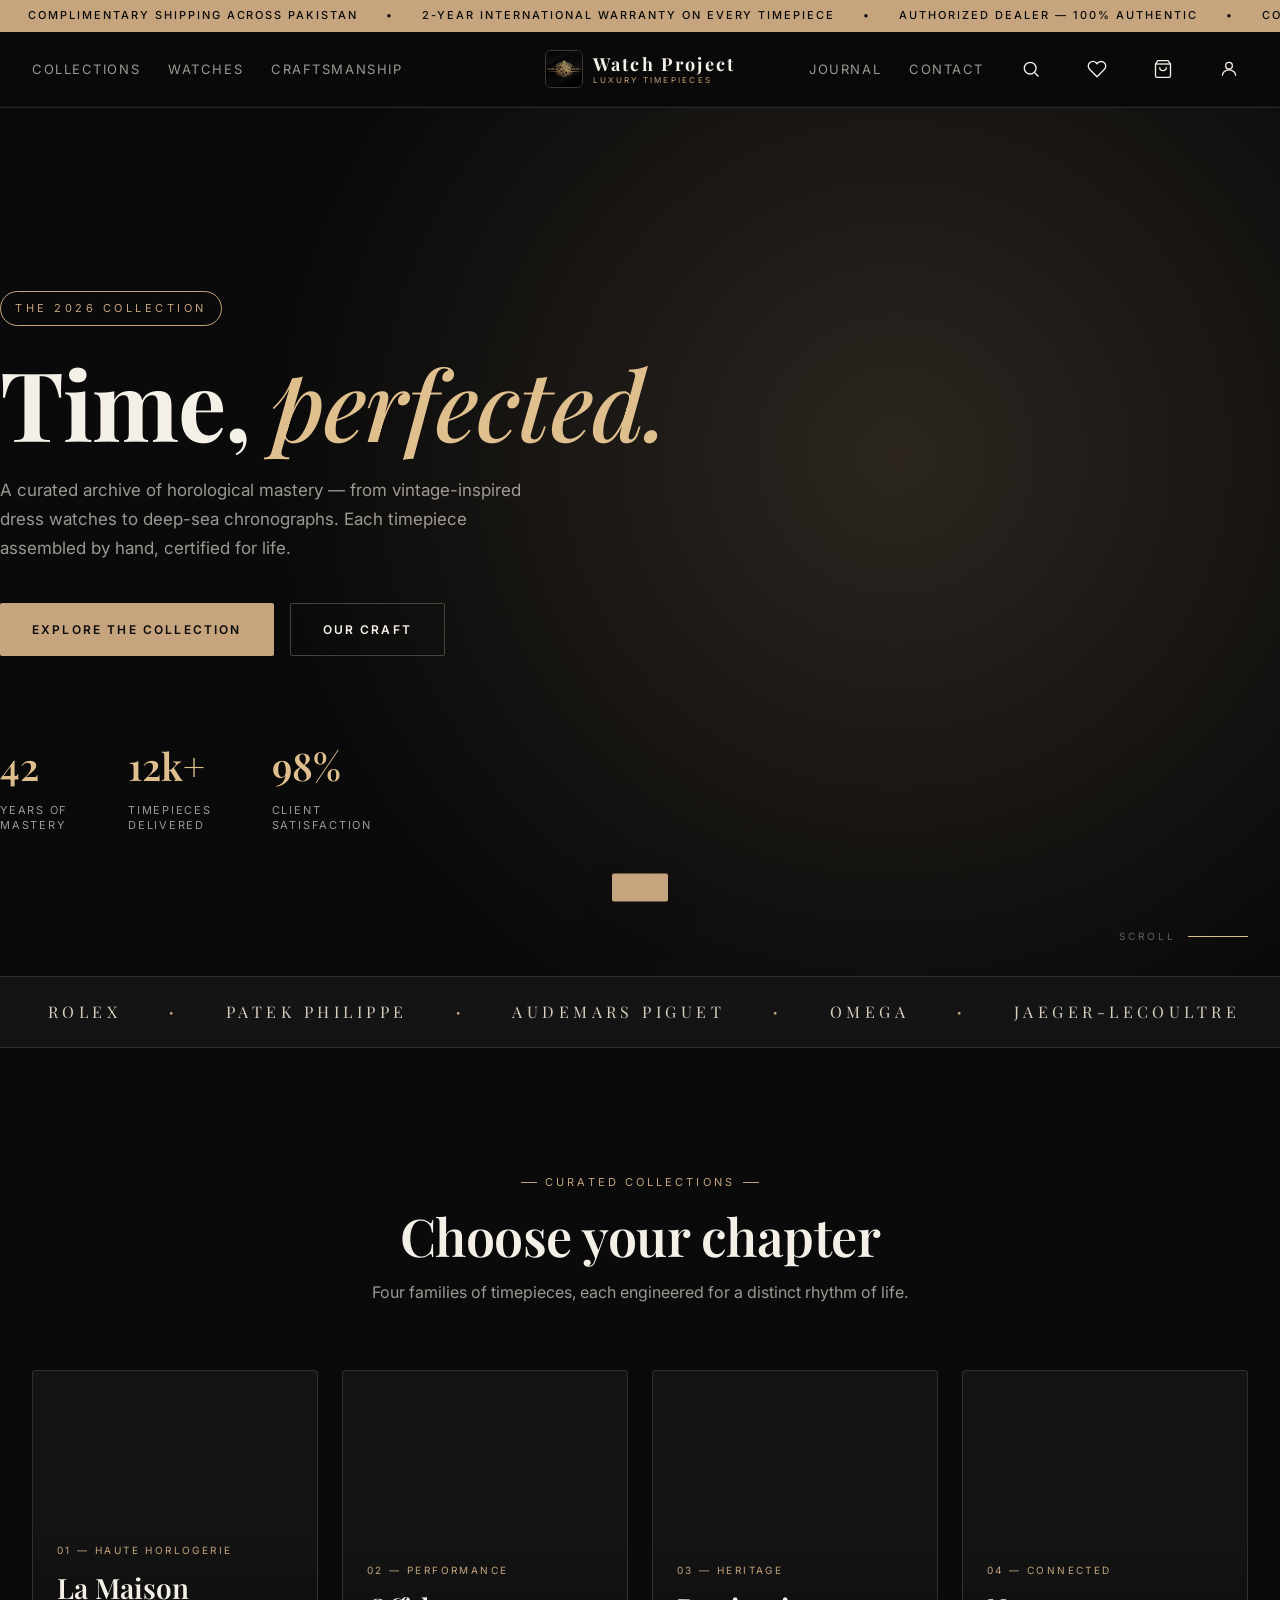
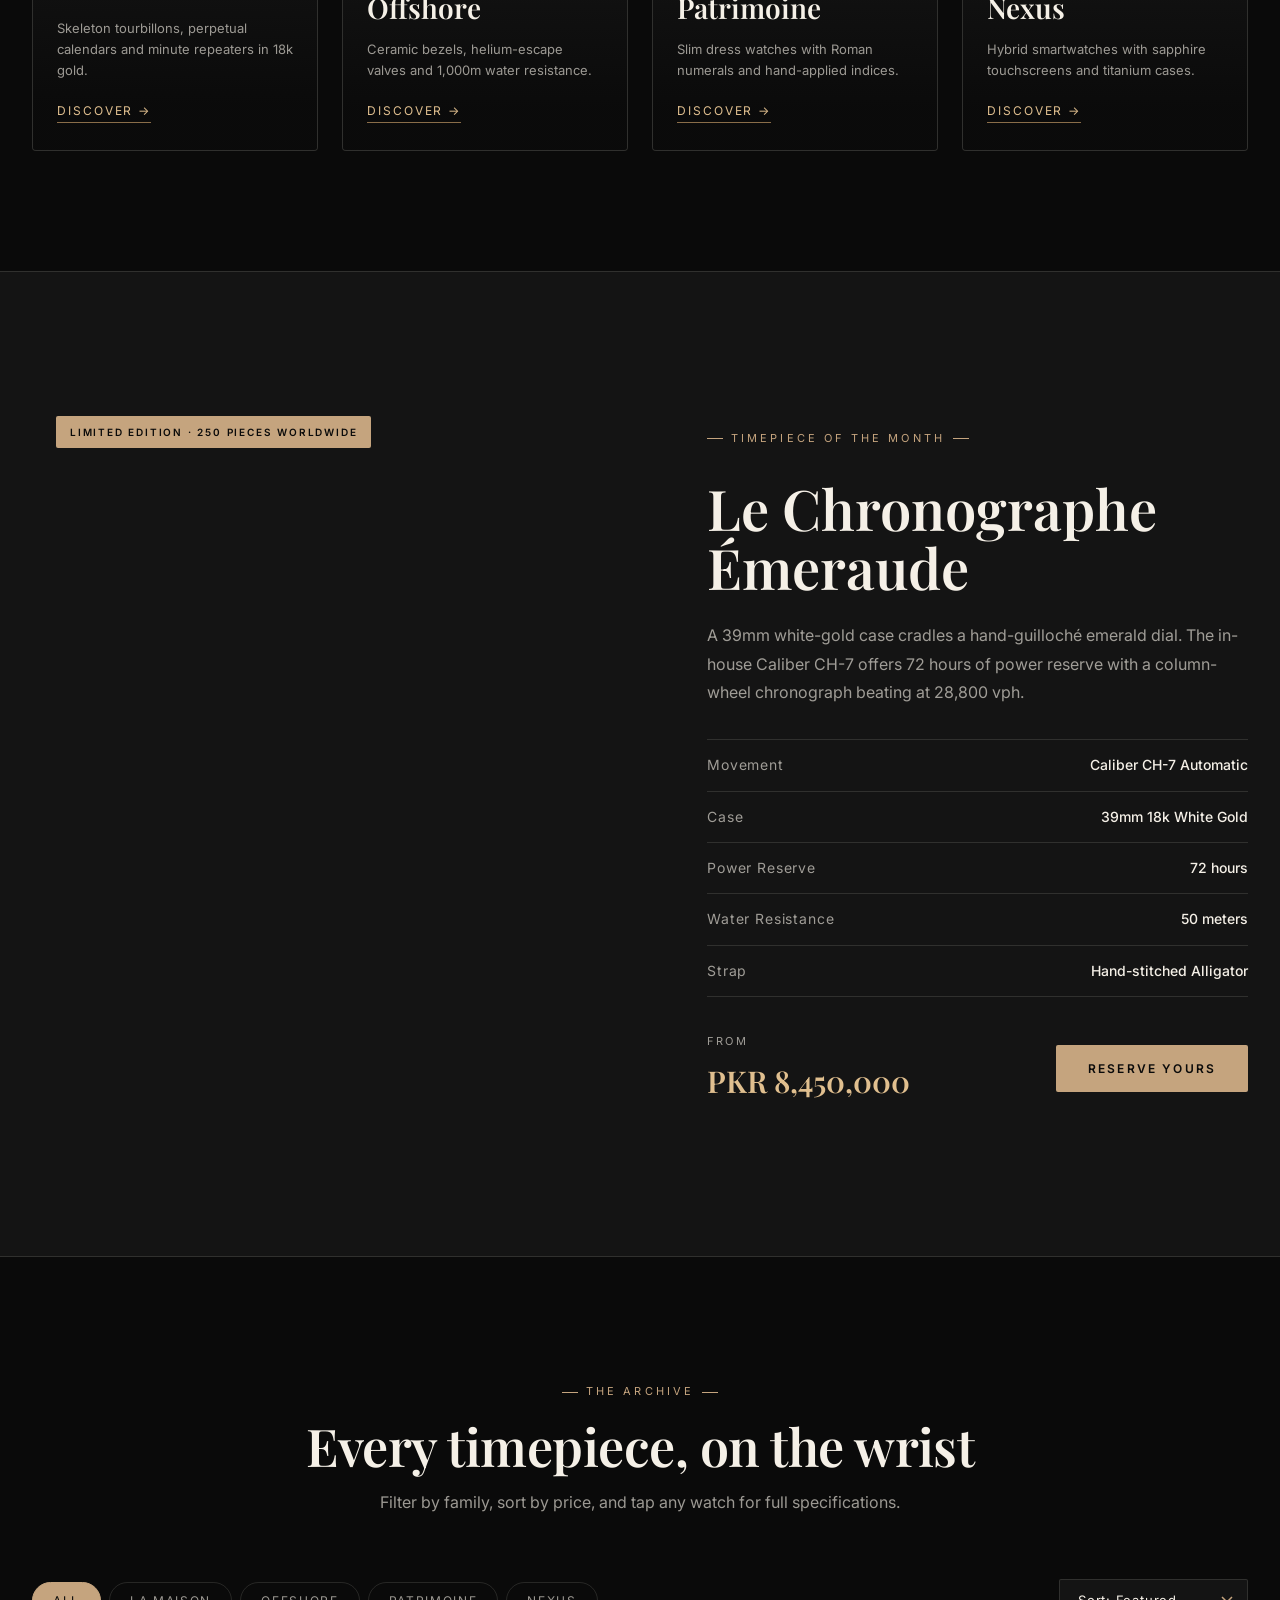
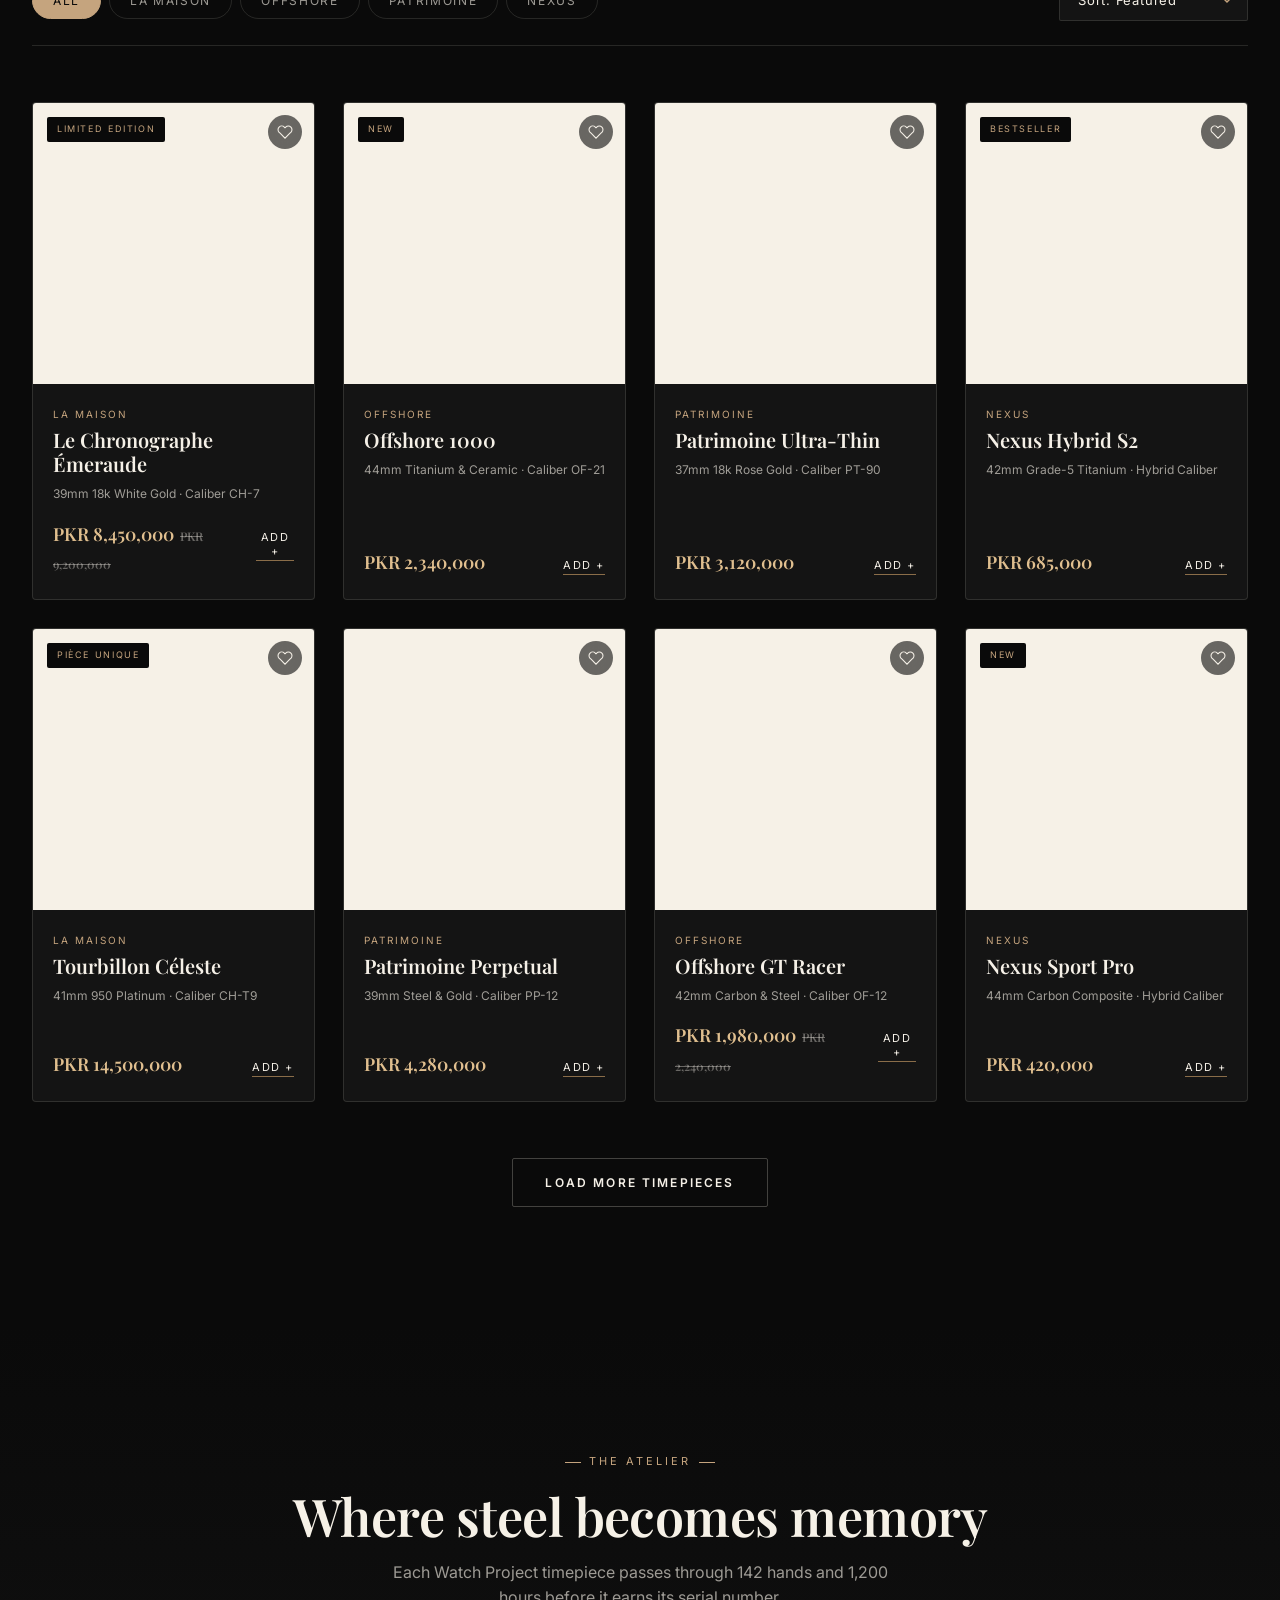
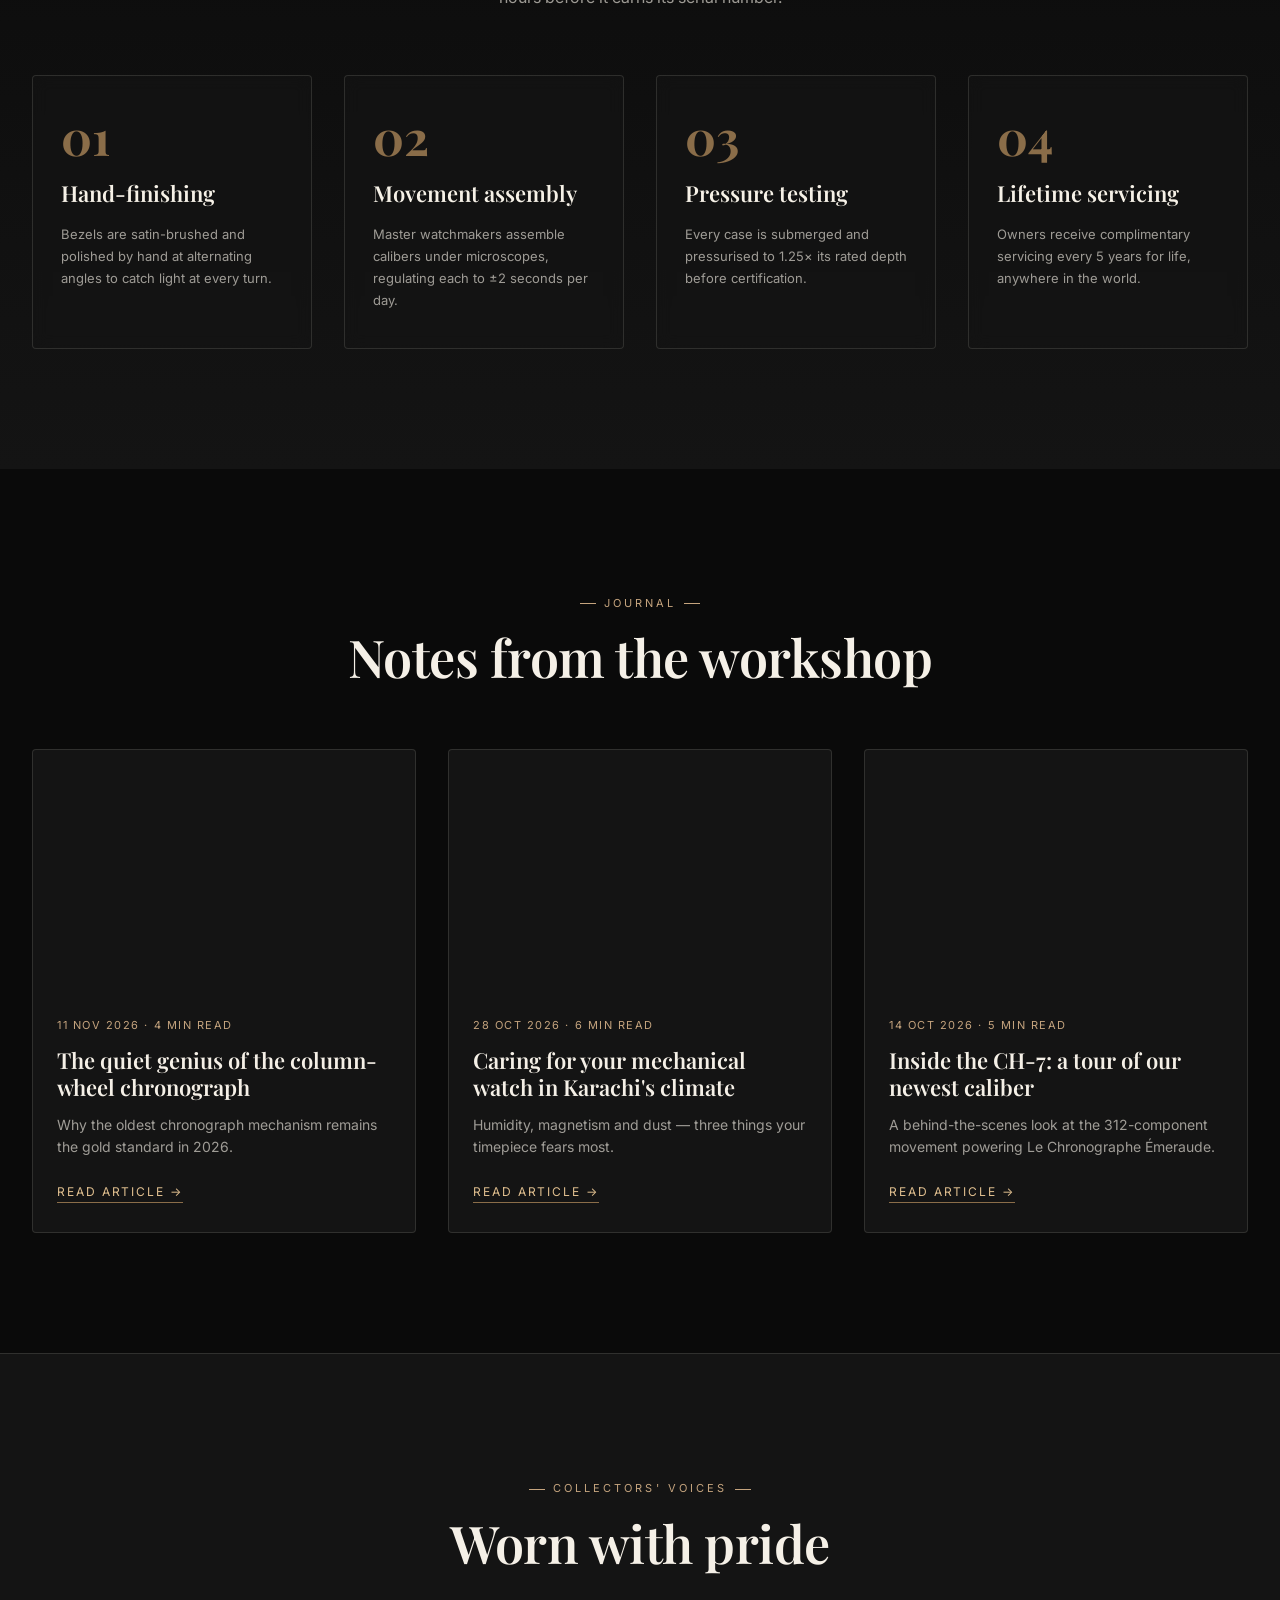
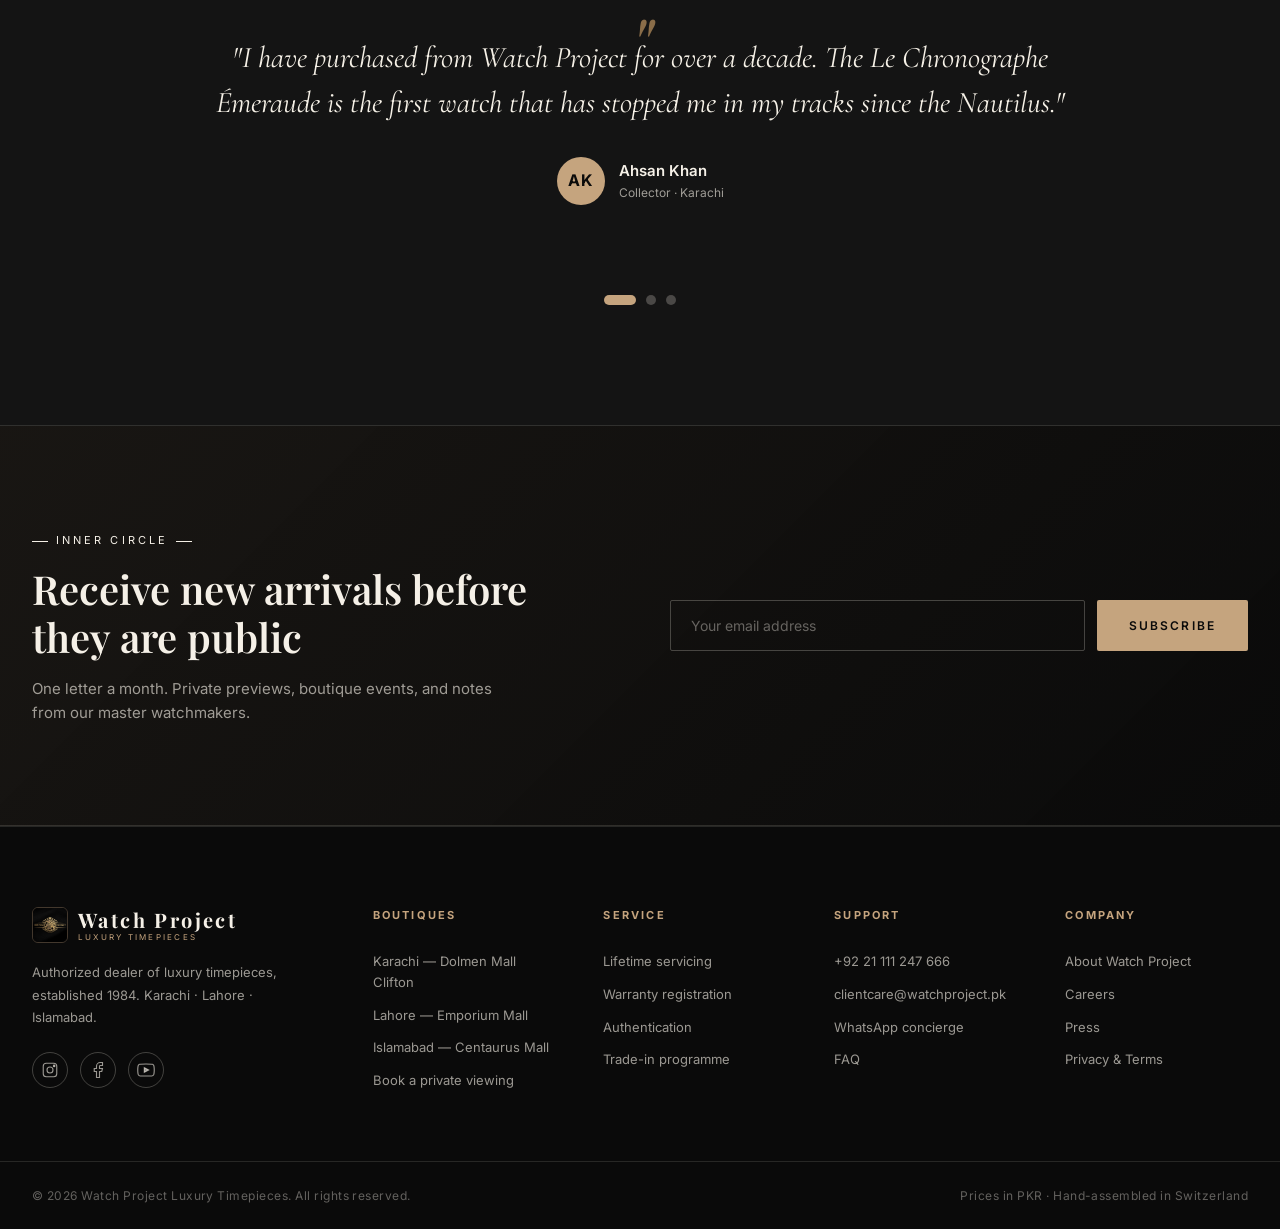
==== commit 96f6c77b: "Add files via upload" ====
--- a/index.html
+++ b/index.html
@@ -3,11 +3,11 @@
 <head>
   <meta charset="UTF-8" />
   <meta name="viewport" content="width=device-width, initial-scale=1.0" />
-  <title>CHRONOS — Luxury Timepieces</title>
-  <meta name="description" content="CHRONOS — Curated luxury and sport timepieces. Premium craftsmanship, timeless design." />
+  <title>Watch Project — Luxury Timepieces</title>
+  <meta name="description" content="Watch Project — Curated luxury and sport timepieces. Premium craftsmanship, timeless design." />
   <link rel="preconnect" href="https://fonts.googleapis.com" />
   <link rel="preconnect" href="https://fonts.gstatic.com" crossorigin />
-  <link href="https://fonts.googleapis.com/css2?family=Cormorant+Garamond:ital,wght@0,300;0,400;0,500;0,600;0,700;1,400;1,500&family=Jost:wght@300;400;500;600&display=swap" rel="stylesheet" />
+  <link href="https://fonts.googleapis.com/css2?family=Cormorant+Garamond:wght@400;500;600;700&family=Inter:wght@300;400;500;600;700&family=Playfair+Display:wght@500;600;700;800&display=swap" rel="stylesheet" />
   <link rel="stylesheet" href="styles.css" />
 </head>
 <body>
@@ -43,8 +43,11 @@
       </nav>
 
       <a href="#home" class="logo">
-        <span class="logo__text">CHRONOS</span>
-        <span class="logo__sub">MAISON HORLOGÈRE</span>
+        <img src="logo.jpeg" alt="Watch Project" class="logo__img" />
+        <div class="logo__words">
+          <span class="logo__text">Watch Project</span>
+          <span class="logo__sub">LUXURY TIMEPIECES</span>
+        </div>
       </a>
 
       <nav class="nav nav--right">
@@ -61,6 +64,9 @@
           <svg viewBox="0 0 24 24" width="20" height="20" fill="none" stroke="currentColor" stroke-width="1.6"><path d="M6 2L3 6v14a2 2 0 0 0 2 2h14a2 2 0 0 0 2-2V6l-3-4z"/><line x1="3" y1="6" x2="21" y2="6"/><path d="M16 10a4 4 0 0 1-8 0"/></svg>
           <span class="badge-count" id="cartCount">0</span>
         </button>
+        <a href="admin.html" class="icon-btn" title="Admin Panel" aria-label="Admin Panel">
+          <svg viewBox="0 0 24 24" width="20" height="20" fill="none" stroke="currentColor" stroke-width="1.6"><circle cx="12" cy="8" r="4"/><path d="M4 20c0-4 3.6-7 8-7s8 3 8 7"/></svg>
+        </a>
       </nav>
     </div>
 
@@ -93,7 +99,7 @@
       <a href="#contact" class="drawer__link">Contact</a>
     </nav>
     <div class="drawer__foot">
-      <p>CHRONOS Boutique</p>
+      <p>Watch Project Boutique</p>
       <p>Karachi · Lahore · Islamabad</p>
       <p>+92 21 111 247 666</p>
     </div>
@@ -152,7 +158,7 @@
 
       <div class="collections__grid">
         <a href="#watches" class="collection-card" data-filter="luxury">
-          <div class="collection-card__img" style="background-image:url('https://images.unsplash.com/photo-1559056199-641a0ac8b55e?w=800&q=80');"></div>
+          <div class="collection-card__img" style="background-image:url('https://images.unsplash.com/photo-1639037687665-37e0e07fee19?w=800&q=80');"></div>
           <div class="collection-card__body">
             <span class="collection-card__tag">01 — Haute Horlogerie</span>
             <h3>La Maison</h3>
@@ -162,7 +168,7 @@
         </a>
 
         <a href="#watches" class="collection-card" data-filter="sport">
-          <div class="collection-card__img" style="background-image:url('https://images.unsplash.com/photo-1547996160-81dfa63595aa?w=800&q=80');"></div>
+          <div class="collection-card__img" style="background-image:url('https://images.unsplash.com/photo-1606293459339-aaa4dd55c5cb?w=800&q=80');"></div>
           <div class="collection-card__body">
             <span class="collection-card__tag">02 — Performance</span>
             <h3>Offshore</h3>
@@ -182,7 +188,7 @@
         </a>
 
         <a href="#watches" class="collection-card" data-filter="smart">
-          <div class="collection-card__img" style="background-image:url('https://images.unsplash.com/photo-1524805444758-089113d48a6d?w=800&q=80');"></div>
+          <div class="collection-card__img" style="background-image:url('https://images.unsplash.com/photo-1508685096489-7aacd43bd001?w=800&q=80');"></div>
           <div class="collection-card__body">
             <span class="collection-card__tag">04 — Connected</span>
             <h3>Nexus</h3>
@@ -268,7 +274,7 @@
       <div class="section-head section-head--light">
         <span class="eyebrow">The Atelier</span>
         <h2 class="section-title">Where steel becomes memory</h2>
-        <p class="section-lead">Each CHRONOS passes through 142 hands and 1,200 hours before it earns its serial number.</p>
+        <p class="section-lead">Each Watch Project timepiece passes through 142 hands and 1,200 hours before it earns its serial number.</p>
       </div>
 
       <div class="craft__grid">
@@ -346,7 +352,7 @@
 
       <div class="testimonials__track" id="testimonialsTrack">
         <div class="testimonial is-active">
-          <p class="testimonial__quote">"I have purchased from CHRONOS for over a decade. The Le Chronographe Émeraude is the first watch that has stopped me in my tracks since the Nautilus."</p>
+          <p class="testimonial__quote">"I have purchased from Watch Project for over a decade. The Le Chronographe Émeraude is the first watch that has stopped me in my tracks since the Nautilus."</p>
           <div class="testimonial__author">
             <div class="testimonial__avatar">AK</div>
             <div>
@@ -405,8 +411,13 @@
   <footer class="footer" id="contact">
     <div class="container footer__grid">
       <div class="footer__brand">
-        <span class="logo__text">CHRONOS</span>
-        <span class="logo__sub">MAISON HORLOGÈRE</span>
+        <div class="logo" style="justify-content:flex-start;">
+          <img src="logo.jpeg" alt="Watch Project" class="logo__img" style="width:36px;height:36px;" />
+          <div class="logo__words">
+            <span class="logo__text" style="font-size:20px;">Watch Project</span>
+            <span class="logo__sub">LUXURY TIMEPIECES</span>
+          </div>
+        </div>
         <p>Authorized dealer of luxury timepieces, established 1984. Karachi · Lahore · Islamabad.</p>
         <div class="footer__social">
           <a href="#" aria-label="Instagram"><svg viewBox="0 0 24 24" width="18" height="18" fill="none" stroke="currentColor" stroke-width="1.5"><rect x="3" y="3" width="18" height="18" rx="4"/><circle cx="12" cy="12" r="4"/><circle cx="17.5" cy="6.5" r="1" fill="currentColor"/></svg></a>
@@ -434,14 +445,14 @@
       <div class="footer__col">
         <h4>Support</h4>
         <a href="#">+92 21 111 247 666</a>
-        <a href="#">clientcare@chronos.pk</a>
+        <a href="#">clientcare@watchproject.pk</a>
         <a href="#">WhatsApp concierge</a>
         <a href="#">FAQ</a>
       </div>
 
       <div class="footer__col">
         <h4>Company</h4>
-        <a href="#">About CHRONOS</a>
+        <a href="#">About Watch Project</a>
         <a href="#">Careers</a>
         <a href="#">Press</a>
         <a href="#">Privacy & Terms</a>
@@ -450,7 +461,7 @@
 
     <div class="footer__bar">
       <div class="container footer__bar-inner">
-        <span>© 2026 CHRONOS Maison Horlogère. All rights reserved.</span>
+        <span>© 2026 Watch Project Luxury Timepieces. All rights reserved.</span>
         <span>Prices in PKR · Hand-assembled in Switzerland</span>
       </div>
     </div>
--- a/styles.css
+++ b/styles.css
@@ -1,5 +1,5 @@
 /* =========================================================
-   CHRONOS — Luxury Timepieces
+   Watch Project — Luxury Timepieces
    Premium dark/gold aesthetic · fully responsive
    ========================================================= */
 
@@ -18,9 +18,9 @@
   --text:         #f5f0e7;
   --text-dim:     rgba(245, 240, 231, 0.62);
   --text-faint:   rgba(245, 240, 231, 0.38);
-  --serif:        'Cormorant Garamond', 'Playfair Display', serif;
+  --serif:        'Playfair Display', 'Cormorant Garamond', serif;
   --cormorant:    'Cormorant Garamond', serif;
-  --sans:         'Jost', -apple-system, BlinkMacSystemFont, sans-serif;
+  --sans:         'Inter', -apple-system, BlinkMacSystemFont, sans-serif;
   --ease:         cubic-bezier(0.22, 0.61, 0.36, 1);
   --ease-soft:    cubic-bezier(0.4, 0, 0.2, 1);
   --container:    1320px;
@@ -34,11 +34,8 @@
   font-family: var(--sans);
   background: var(--black);
   color: var(--text);
-  line-height: 1.75;
-  font-weight: 300;
-  letter-spacing: 0.01em;
+  line-height: 1.6;
   -webkit-font-smoothing: antialiased;
-  -moz-osx-font-smoothing: grayscale;
   overflow-x: hidden;
 }
 
@@ -100,10 +97,9 @@
 .nav { display: flex; align-items: center; gap: 28px; }
 .nav--right { justify-content: flex-end; }
 .nav__link {
-  font-size: 12px;
-  letter-spacing: 0.22em;
-  text-transform: uppercase;
-  font-weight: 300;
+  font-size: 13px;
+  letter-spacing: 0.12em;
+  text-transform: uppercase;
   color: var(--text-dim);
   position: relative;
   padding: 6px 0;
@@ -122,23 +118,36 @@
 
 .logo {
   display: flex;
+  flex-direction: row;
+  align-items: center;
+  gap: 10px;
+  line-height: 1;
+}
+.logo__img {
+  width: 38px;
+  height: 38px;
+  border-radius: 6px;
+  object-fit: cover;
+  border: 1px solid rgba(197,164,126,0.3);
+  flex-shrink: 0;
+}
+.logo__words {
+  display: flex;
   flex-direction: column;
-  align-items: center;
-  line-height: 1;
 }
 .logo__text {
-  font-family: var(--cormorant);
-  font-size: 26px;
-  font-weight: 500;
-  letter-spacing: 0.42em;
+  font-family: var(--serif);
+  font-size: 18px;
+  font-weight: 700;
+  letter-spacing: 0.12em;
   color: var(--text);
-  padding-left: 0.42em;
 }
 .logo__sub {
-  font-size: 9px;
-  letter-spacing: 0.34em;
+  font-size: 8px;
+  letter-spacing: 0.28em;
   color: var(--gold);
-  margin-top: 4px;
+  margin-top: 3px;
+  text-transform: uppercase;
 }
 
 .icon-btn {
@@ -199,9 +208,8 @@
   background: transparent;
   border: none;
   outline: none;
-  font-size: 24px;
-  font-family: var(--cormorant);
-  font-weight: 400;
+  font-size: 22px;
+  font-family: var(--serif);
   color: var(--text);
 }
 .search-panel input::placeholder { color: var(--text-faint); font-style: italic; }
@@ -257,10 +265,9 @@
   border-bottom: 1px solid var(--line);
 }
 .drawer__title {
-  font-family: var(--cormorant);
-  font-size: 22px;
-  letter-spacing: 0.02em;
-  font-weight: 500;
+  font-family: var(--serif);
+  font-size: 18px;
+  letter-spacing: 0.04em;
 }
 .drawer__nav { display: flex; flex-direction: column; padding: 12px 0; }
 .drawer__link {
@@ -328,16 +335,16 @@
   margin-bottom: 28px;
 }
 .hero__title {
-  font-family: var(--cormorant);
-  font-size: clamp(52px, 9vw, 108px);
-  font-weight: 500;
-  line-height: 1.05;
-  letter-spacing: 0.005em;
+  font-family: var(--serif);
+  font-size: clamp(48px, 8vw, 96px);
+  font-weight: 700;
+  line-height: 1.02;
+  letter-spacing: -0.01em;
   margin-bottom: 24px;
 }
 .hero__title em {
   font-style: italic;
-  font-weight: 400;
+  font-weight: 500;
   color: var(--gold-bright);
   position: relative;
 }
@@ -346,18 +353,16 @@
   color: var(--text-dim);
   max-width: 540px;
   margin-bottom: 40px;
-  line-height: 1.85;
-  font-weight: 300;
+  line-height: 1.7;
 }
 .hero__cta { display: flex; gap: 16px; margin-bottom: 80px; flex-wrap: wrap; }
 .hero__stats { display: flex; gap: 60px; }
 .hero__stat { display: flex; flex-direction: column; }
 .hero__stat .num {
-  font-family: var(--cormorant);
-  font-size: 42px;
+  font-family: var(--serif);
+  font-size: 38px;
   color: var(--gold-bright);
-  font-weight: 500;
-  letter-spacing: 0.02em;
+  font-weight: 600;
 }
 .hero__stat .lbl {
   font-size: 11px;
@@ -404,10 +409,10 @@
   justify-content: center;
   gap: 10px;
   padding: 16px 32px;
-  font-size: 11px;
-  letter-spacing: 0.24em;
-  text-transform: uppercase;
-  font-weight: 400;
+  font-size: 12px;
+  letter-spacing: 0.18em;
+  text-transform: uppercase;
+  font-weight: 600;
   border-radius: 2px;
   transition: all 0.3s var(--ease-soft);
   cursor: pointer;
@@ -486,20 +491,18 @@
 .eyebrow--light { color: var(--text); }
 .eyebrow--light::before, .eyebrow--light::after { background: var(--text); }
 .section-title {
-  font-family: var(--cormorant);
-  font-size: clamp(36px, 5.5vw, 58px);
-  font-weight: 500;
-  letter-spacing: 0.005em;
+  font-family: var(--serif);
+  font-size: clamp(32px, 5vw, 52px);
+  font-weight: 600;
+  letter-spacing: -0.01em;
   line-height: 1.1;
-  margin-bottom: 18px;
+  margin-bottom: 16px;
 }
 .section-lead {
   color: var(--text-dim);
   font-size: 16px;
   max-width: 540px;
   margin: 0 auto;
-  line-height: 1.8;
-  font-weight: 300;
 }
 .section-head--light .section-title { color: var(--cream); }
 
@@ -548,17 +551,16 @@
   margin-bottom: 8px;
 }
 .collection-card__body h3 {
-  font-family: var(--cormorant);
-  font-size: 32px;
-  font-weight: 500;
-  margin-bottom: 10px;
+  font-family: var(--serif);
+  font-size: 28px;
+  font-weight: 600;
+  margin-bottom: 8px;
 }
 .collection-card__body p {
   font-size: 13px;
   color: var(--text-dim);
   margin-bottom: 16px;
-  line-height: 1.75;
-  font-weight: 300;
+  line-height: 1.6;
 }
 .collection-card__link {
   font-size: 12px;
@@ -605,18 +607,17 @@
   border-radius: 2px;
 }
 .featured__title {
-  font-family: var(--cormorant);
-  font-size: clamp(38px, 5.5vw, 60px);
-  font-weight: 500;
+  font-family: var(--serif);
+  font-size: clamp(36px, 5vw, 56px);
+  font-weight: 600;
   margin: 16px 0 24px;
-  line-height: 1.08;
+  line-height: 1.05;
 }
 .featured__desc {
   color: var(--text-dim);
   font-size: 16px;
-  line-height: 1.9;
+  line-height: 1.8;
   margin-bottom: 32px;
-  font-weight: 300;
 }
 .featured__specs {
   list-style: none;
@@ -629,10 +630,9 @@
   padding: 14px 0;
   border-bottom: 1px solid var(--line);
   font-size: 14px;
-  font-weight: 300;
 }
 .featured__specs span { color: var(--text-dim); letter-spacing: 0.06em; }
-.featured__specs b { font-weight: 400; color: var(--text); }
+.featured__specs b { font-weight: 500; color: var(--text); }
 .featured__foot {
   display: flex;
   align-items: center;
@@ -648,11 +648,10 @@
   margin-bottom: 6px;
 }
 .featured__price-value {
-  font-family: var(--cormorant);
-  font-size: 34px;
+  font-family: var(--serif);
+  font-size: 30px;
   color: var(--gold-bright);
-  font-weight: 500;
-  letter-spacing: 0.01em;
+  font-weight: 600;
 }
 
 /* ---------- Watches grid ---------- */
@@ -786,16 +785,15 @@
 .watch-card__body { padding: 22px 20px; flex: 1; display: flex; flex-direction: column; }
 .watch-card__brand {
   font-size: 10px;
-  letter-spacing: 0.24em;
+  letter-spacing: 0.2em;
   text-transform: uppercase;
   color: var(--gold);
-  margin-bottom: 8px;
-  font-weight: 400;
+  margin-bottom: 6px;
 }
 .watch-card__name {
-  font-family: var(--cormorant);
-  font-size: 22px;
-  font-weight: 500;
+  font-family: var(--serif);
+  font-size: 20px;
+  font-weight: 600;
   margin-bottom: 8px;
   line-height: 1.2;
 }
@@ -803,7 +801,6 @@
   font-size: 12px;
   color: var(--text-dim);
   margin-bottom: 16px;
-  font-weight: 300;
 }
 .watch-card__foot {
   margin-top: auto;
@@ -813,11 +810,10 @@
   gap: 12px;
 }
 .watch-card__price {
-  font-family: var(--cormorant);
-  font-size: 20px;
-  font-weight: 500;
+  font-family: var(--serif);
+  font-size: 18px;
+  font-weight: 600;
   color: var(--gold-bright);
-  letter-spacing: 0.01em;
 }
 .watch-card__price-old {
   font-size: 12px;
@@ -827,9 +823,8 @@
 }
 .watch-card__add {
   font-size: 11px;
-  letter-spacing: 0.18em;
-  text-transform: uppercase;
-  font-weight: 400;
+  letter-spacing: 0.14em;
+  text-transform: uppercase;
   color: var(--text);
   border-bottom: 1px solid var(--gold-deep);
   padding-bottom: 2px;
@@ -840,9 +835,8 @@
   text-align: center;
   padding: 80px 0;
   color: var(--text-dim);
-  font-family: var(--cormorant);
-  font-size: 26px;
-  font-weight: 400;
+  font-family: var(--serif);
+  font-size: 22px;
 }
 .watches__more { text-align: center; margin-top: 56px; }
 
@@ -882,26 +876,24 @@
 }
 .craft__num {
   display: block;
-  font-family: var(--cormorant);
-  font-size: 52px;
+  font-family: var(--serif);
+  font-size: 48px;
   color: var(--gold-deep);
-  font-weight: 400;
+  font-weight: 700;
   margin-bottom: 16px;
   line-height: 1;
-  letter-spacing: 0.02em;
 }
 .craft__step h3 {
-  font-family: var(--cormorant);
-  font-size: 26px;
-  font-weight: 500;
+  font-family: var(--serif);
+  font-size: 22px;
+  font-weight: 600;
   margin-bottom: 12px;
   color: var(--cream);
 }
 .craft__step p {
   font-size: 13px;
   color: var(--text-dim);
-  line-height: 1.85;
-  font-weight: 300;
+  line-height: 1.7;
 }
 
 /* ---------- Journal ---------- */
@@ -937,9 +929,9 @@
   margin-bottom: 12px;
 }
 .journal-card__body h3 {
-  font-family: var(--cormorant);
-  font-size: 24px;
-  font-weight: 500;
+  font-family: var(--serif);
+  font-size: 22px;
+  font-weight: 600;
   margin-bottom: 12px;
   line-height: 1.25;
 }
@@ -947,8 +939,7 @@
   font-size: 14px;
   color: var(--text-dim);
   margin-bottom: 20px;
-  line-height: 1.75;
-  font-weight: 300;
+  line-height: 1.6;
 }
 .journal-card__link {
   font-size: 12px;
@@ -991,10 +982,9 @@
 }
 .testimonial__quote {
   font-family: var(--cormorant);
-  font-size: clamp(24px, 3.2vw, 32px);
+  font-size: clamp(22px, 3vw, 30px);
   font-style: italic;
-  font-weight: 400;
-  line-height: 1.55;
+  line-height: 1.5;
   color: var(--cream);
   margin-bottom: 32px;
   position: relative;
@@ -1068,18 +1058,16 @@
   align-items: center;
 }
 .newsletter__text h2 {
-  font-family: var(--cormorant);
-  font-size: clamp(30px, 4vw, 44px);
-  font-weight: 500;
-  line-height: 1.18;
+  font-family: var(--serif);
+  font-size: clamp(28px, 4vw, 40px);
+  font-weight: 600;
+  line-height: 1.2;
   margin-bottom: 16px;
 }
 .newsletter__text p {
   color: var(--text-dim);
   font-size: 15px;
   max-width: 460px;
-  line-height: 1.8;
-  font-weight: 300;
 }
 .newsletter__form {
   display: flex;
@@ -1123,14 +1111,13 @@
   gap: 48px;
   padding-bottom: 64px;
 }
-.footer__brand .logo__text { font-size: 26px; }
+.footer__brand .logo__text { font-size: 20px; }
 .footer__brand p {
   margin-top: 18px;
   color: var(--text-dim);
   font-size: 13px;
-  line-height: 1.8;
+  line-height: 1.7;
   max-width: 280px;
-  font-weight: 300;
 }
 .footer__social { display: flex; gap: 12px; margin-top: 24px; }
 .footer__social a {
@@ -1156,7 +1143,6 @@
   padding: 6px 0;
   font-size: 13px;
   color: var(--text-dim);
-  font-weight: 300;
   transition: color 0.2s, padding-left 0.2s;
 }
 .footer__col a:hover { color: var(--gold-bright); padding-left: 6px; }
@@ -1185,11 +1171,10 @@
 }
 .cart__empty svg { color: var(--gold-deep); margin-bottom: 20px; }
 .cart__empty p {
-  font-family: var(--cormorant);
-  font-size: 22px;
+  font-family: var(--serif);
+  font-size: 18px;
   color: var(--text);
   margin-bottom: 8px;
-  font-weight: 500;
 }
 .cart__empty span { font-size: 13px; color: var(--text-faint); }
 
@@ -1209,9 +1194,9 @@
   border: 1px solid var(--line);
 }
 .cart-item__name {
-  font-family: var(--cormorant);
-  font-size: 17px;
-  font-weight: 500;
+  font-family: var(--serif);
+  font-size: 15px;
+  font-weight: 600;
   line-height: 1.3;
   margin-bottom: 4px;
 }
@@ -1248,10 +1233,10 @@
   gap: 8px;
 }
 .cart-item__price {
-  font-family: var(--cormorant);
-  font-size: 18px;
+  font-family: var(--serif);
+  font-size: 16px;
   color: var(--gold-bright);
-  font-weight: 500;
+  font-weight: 600;
 }
 .cart-item__remove {
   font-size: 11px;
@@ -1278,10 +1263,10 @@
 .cart__row--total {
   padding-top: 16px;
   border-top: 1px solid var(--line);
-  font-family: var(--cormorant);
-  font-size: 22px;
+  font-family: var(--serif);
+  font-size: 20px;
   color: var(--gold-bright);
-  font-weight: 500;
+  font-weight: 600;
   margin-bottom: 8px;
 }
 .cart__row--total span:first-child {
@@ -1376,18 +1361,17 @@
   margin-bottom: 8px;
 }
 .modal__name {
-  font-family: var(--cormorant);
-  font-size: 38px;
-  font-weight: 500;
+  font-family: var(--serif);
+  font-size: 34px;
+  font-weight: 600;
   line-height: 1.1;
   margin-bottom: 16px;
 }
 .modal__desc {
   color: var(--text-dim);
   font-size: 14px;
-  line-height: 1.85;
+  line-height: 1.7;
   margin-bottom: 28px;
-  font-weight: 300;
 }
 .modal__specs {
   display: grid;
@@ -1408,7 +1392,7 @@
 .modal__spec dd {
   font-size: 14px;
   color: var(--text);
-  font-weight: 400;
+  font-weight: 500;
 }
 .modal__price {
   display: flex;
@@ -1417,11 +1401,10 @@
   margin-bottom: 24px;
 }
 .modal__price-now {
-  font-family: var(--cormorant);
-  font-size: 36px;
+  font-family: var(--serif);
+  font-size: 32px;
   color: var(--gold-bright);
-  font-weight: 500;
-  letter-spacing: 0.01em;
+  font-weight: 600;
 }
 .modal__price-old {
   font-size: 16px;
